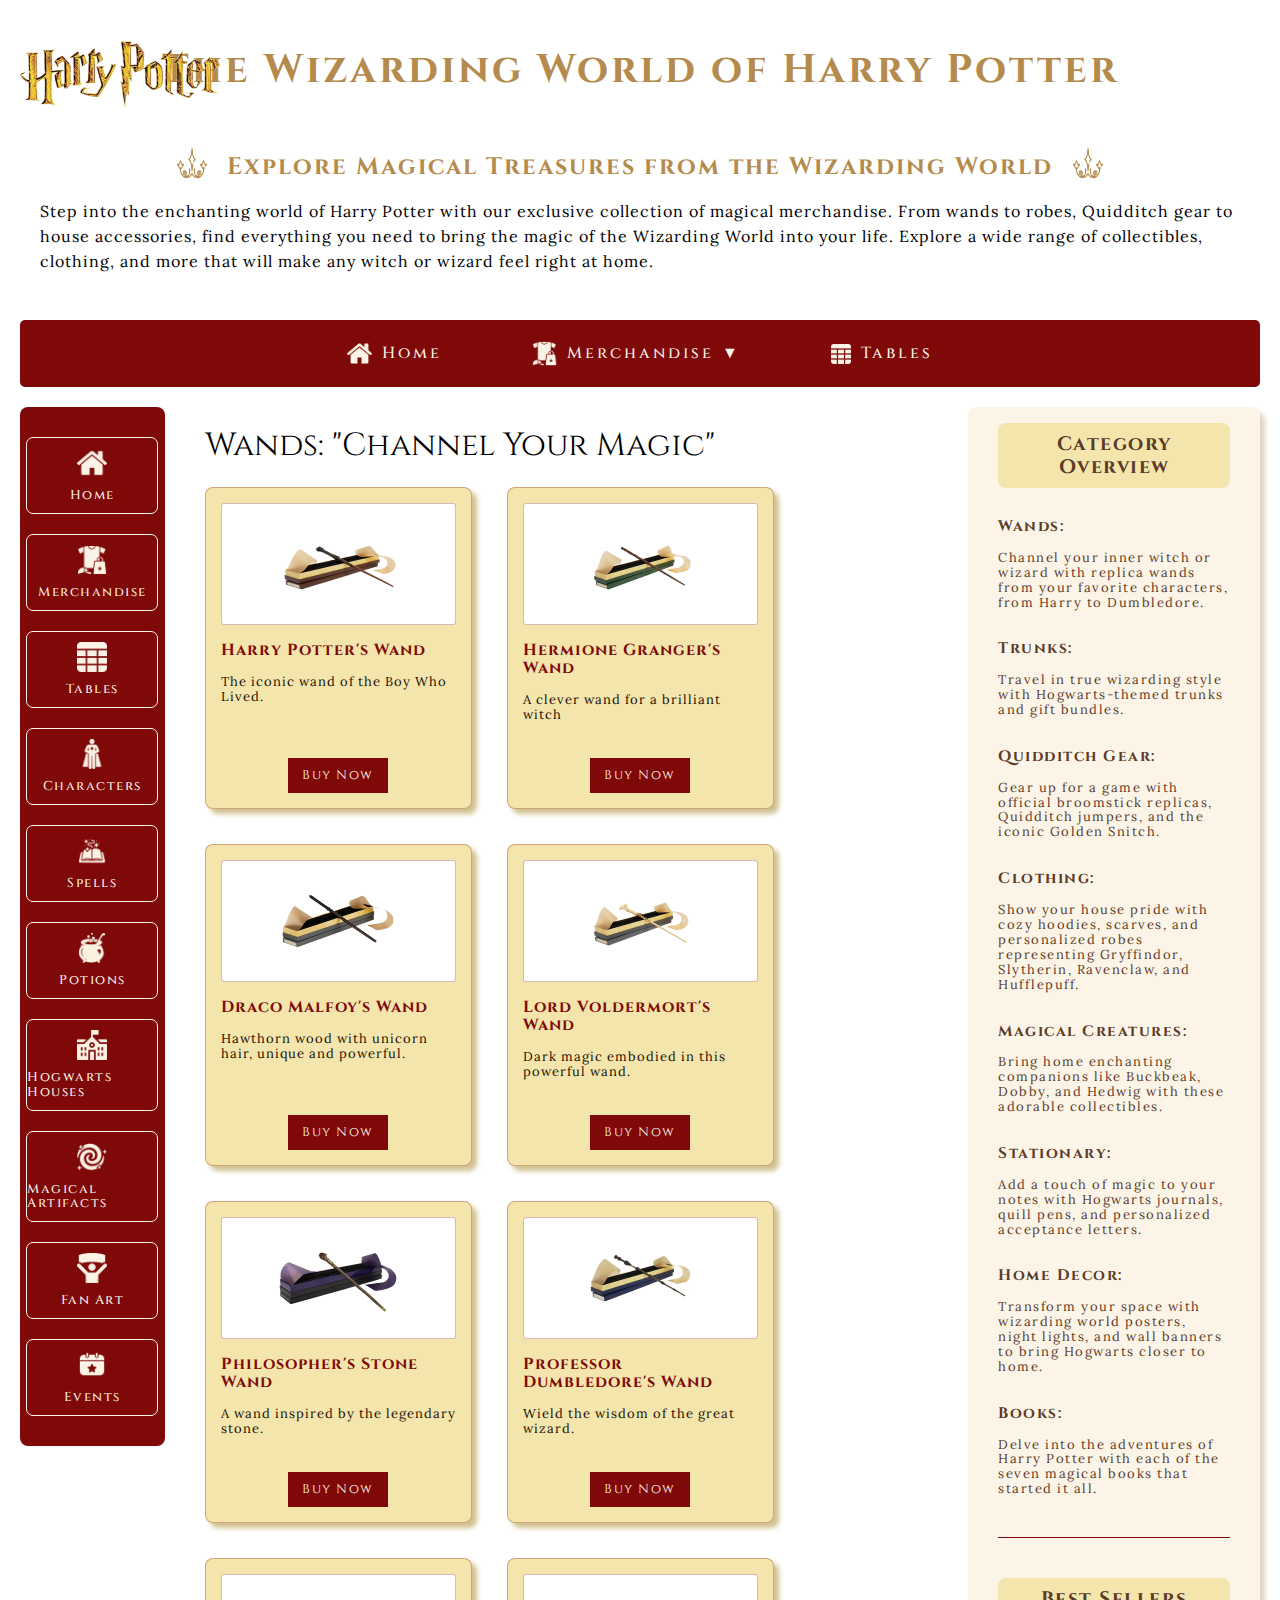
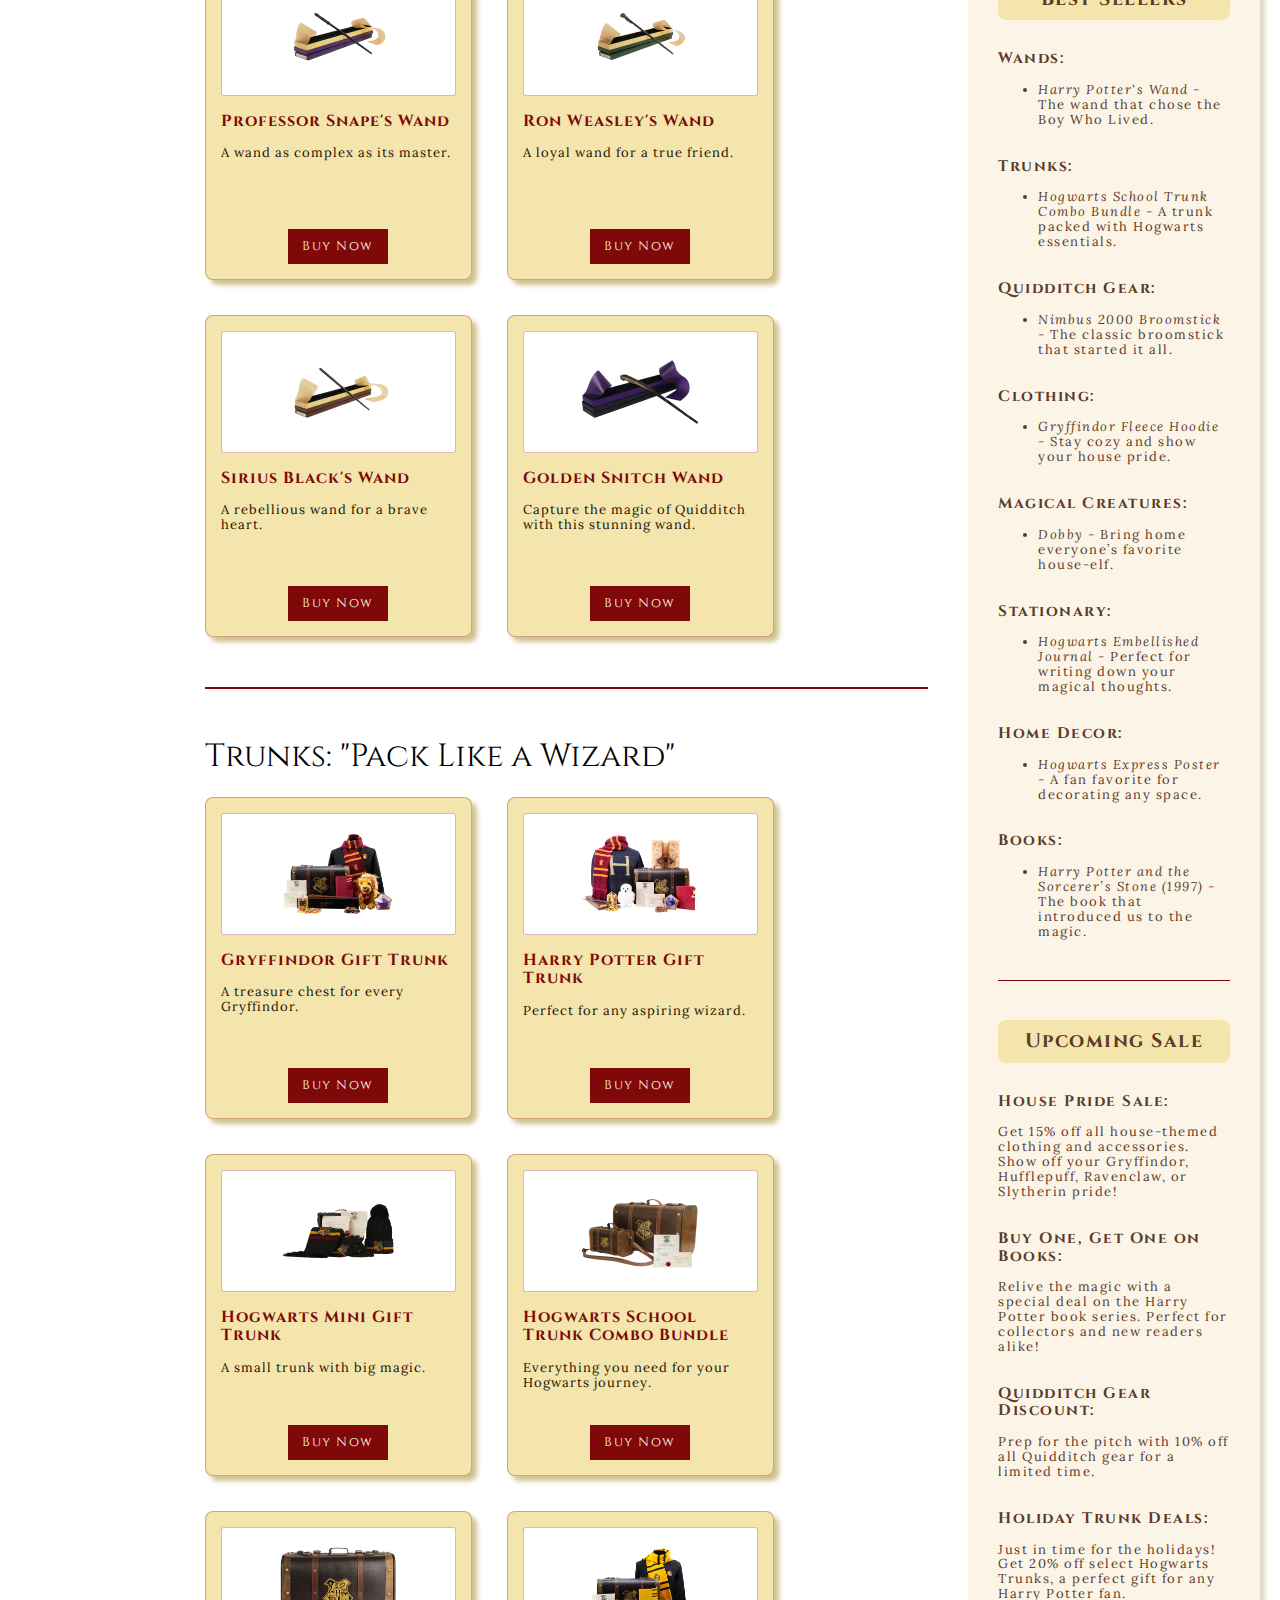
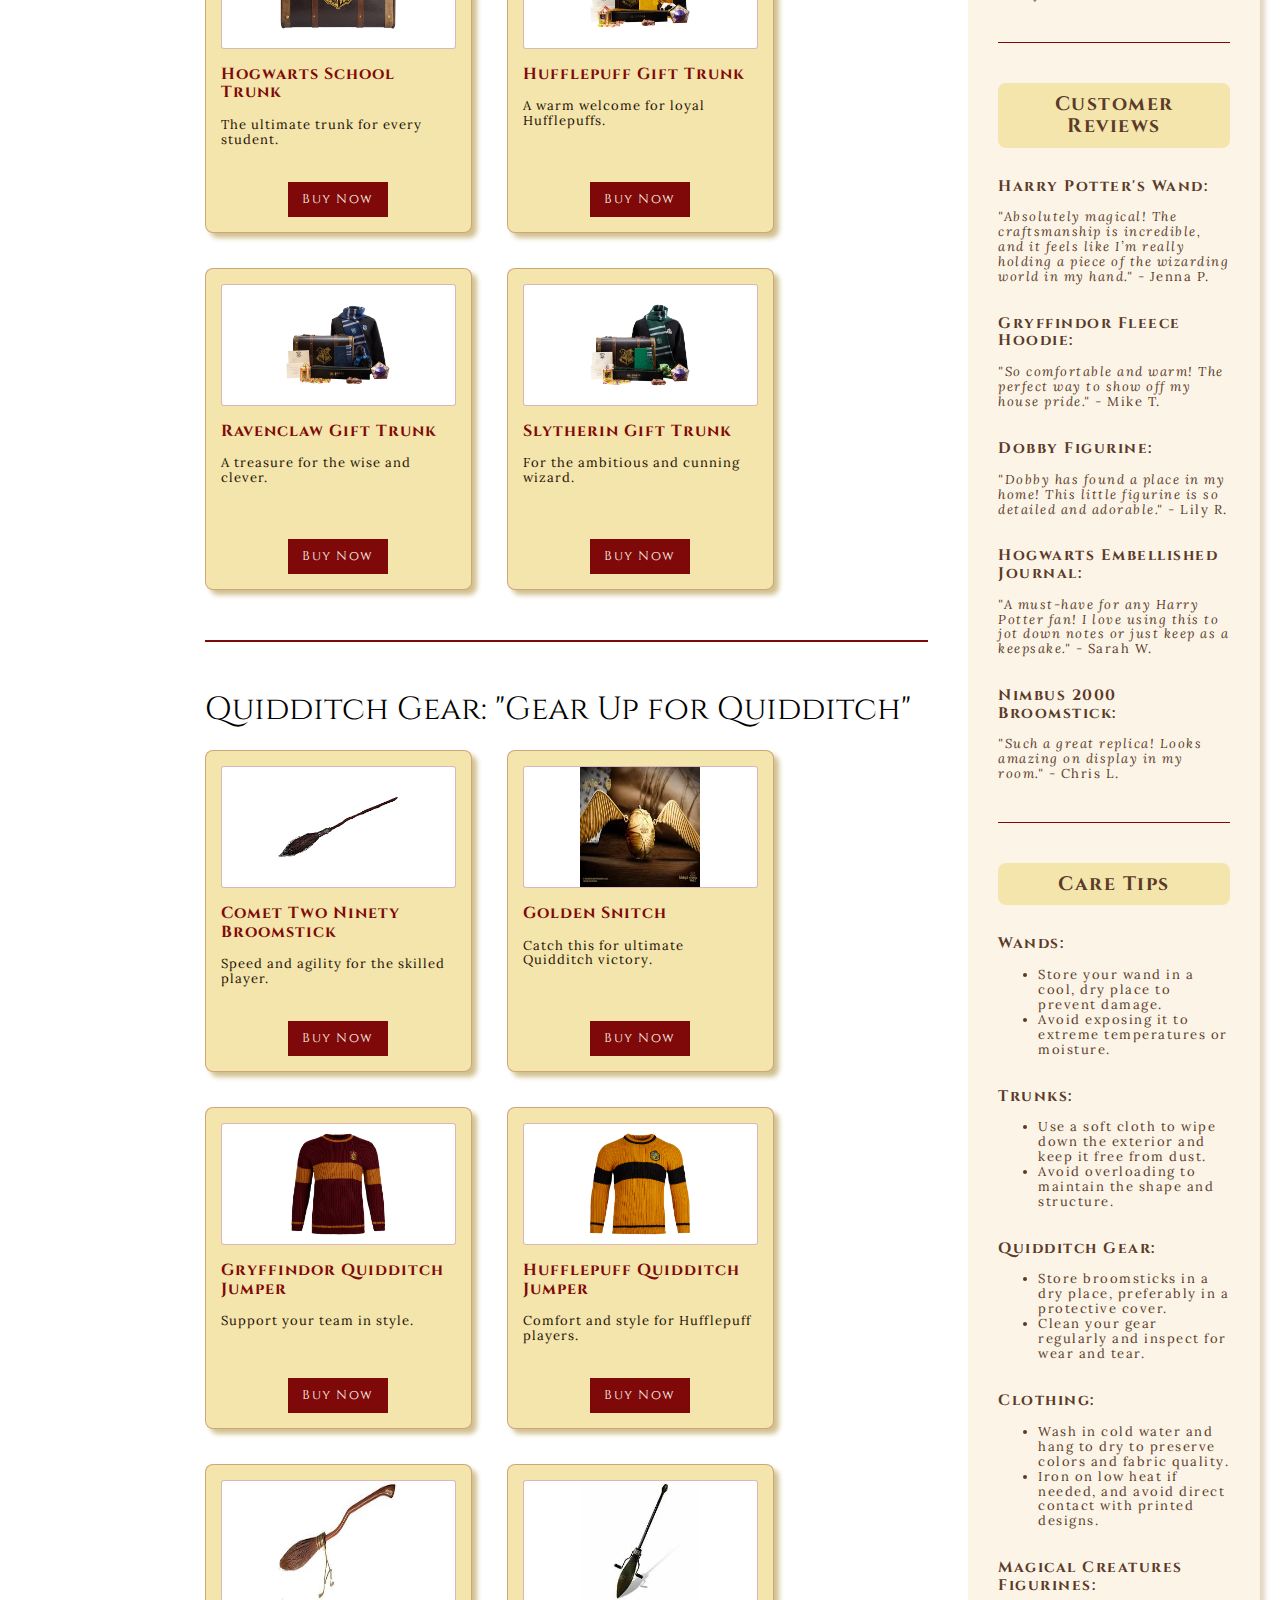
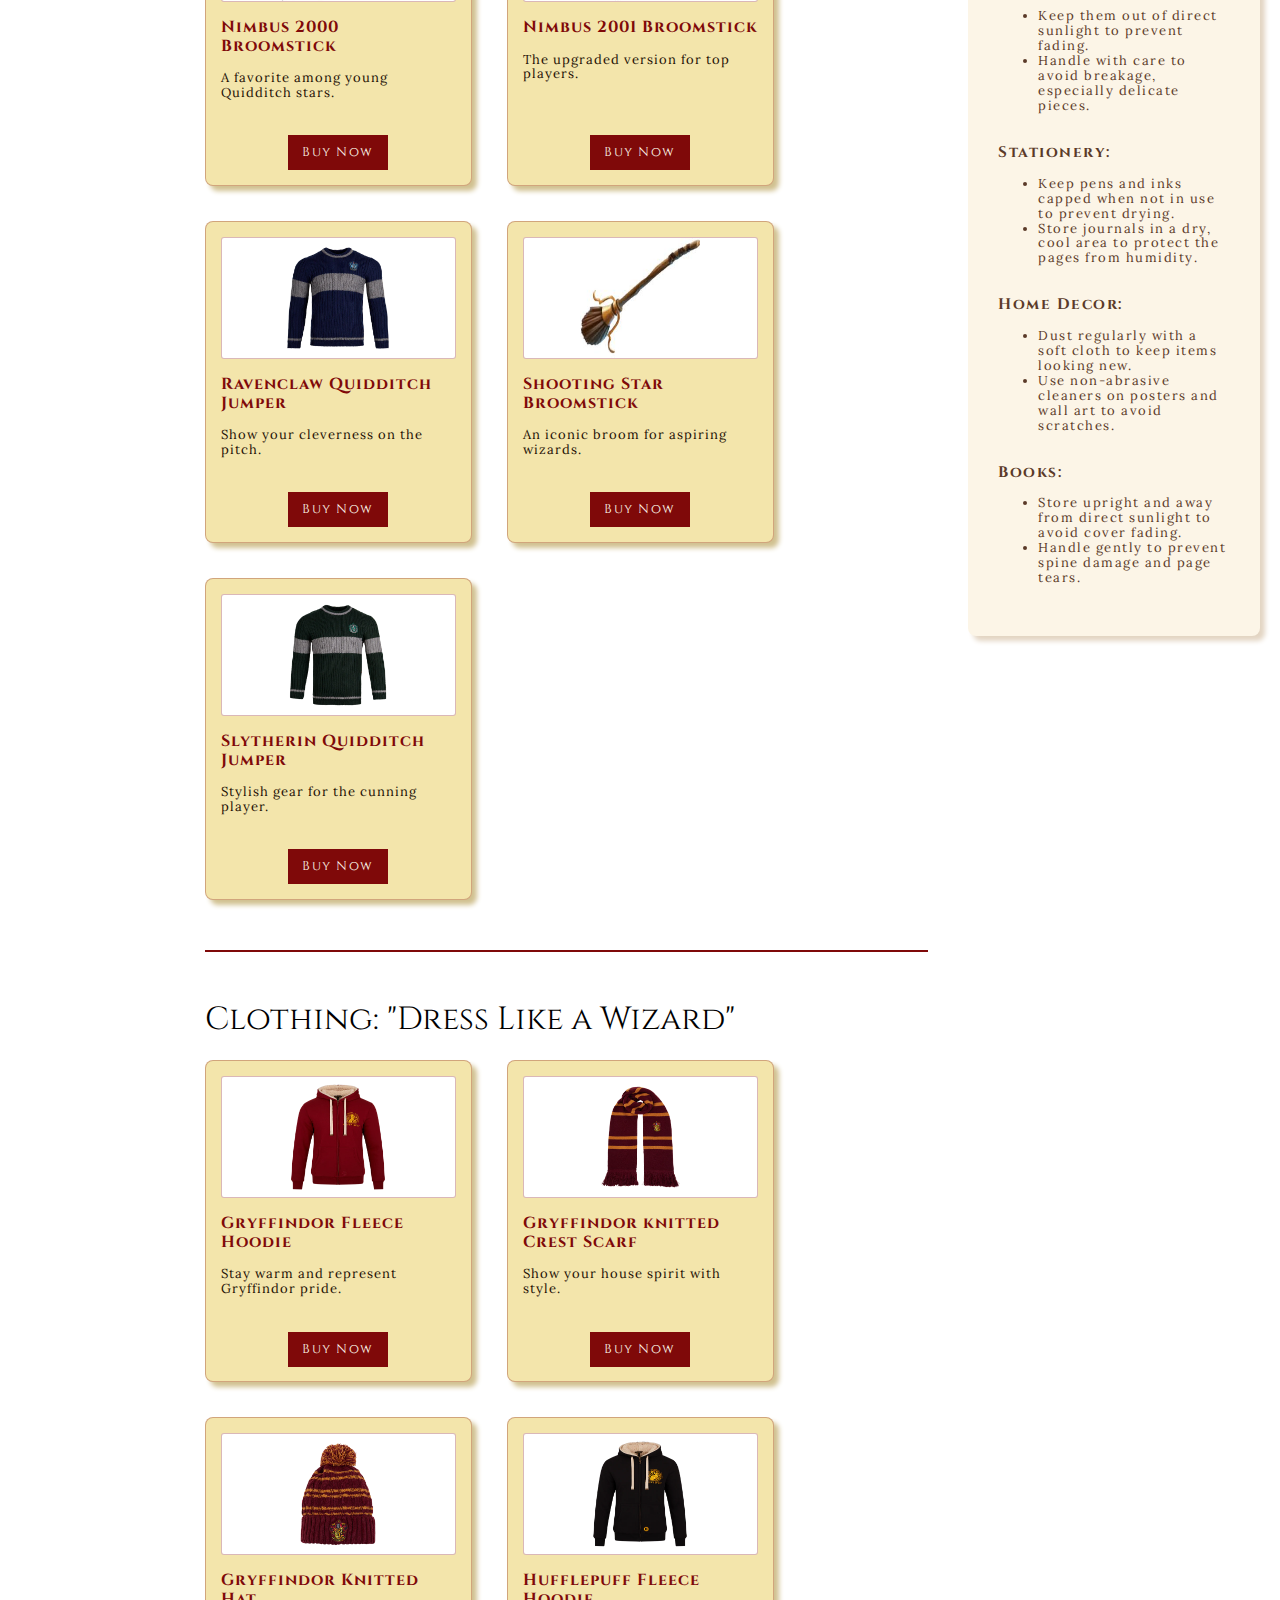
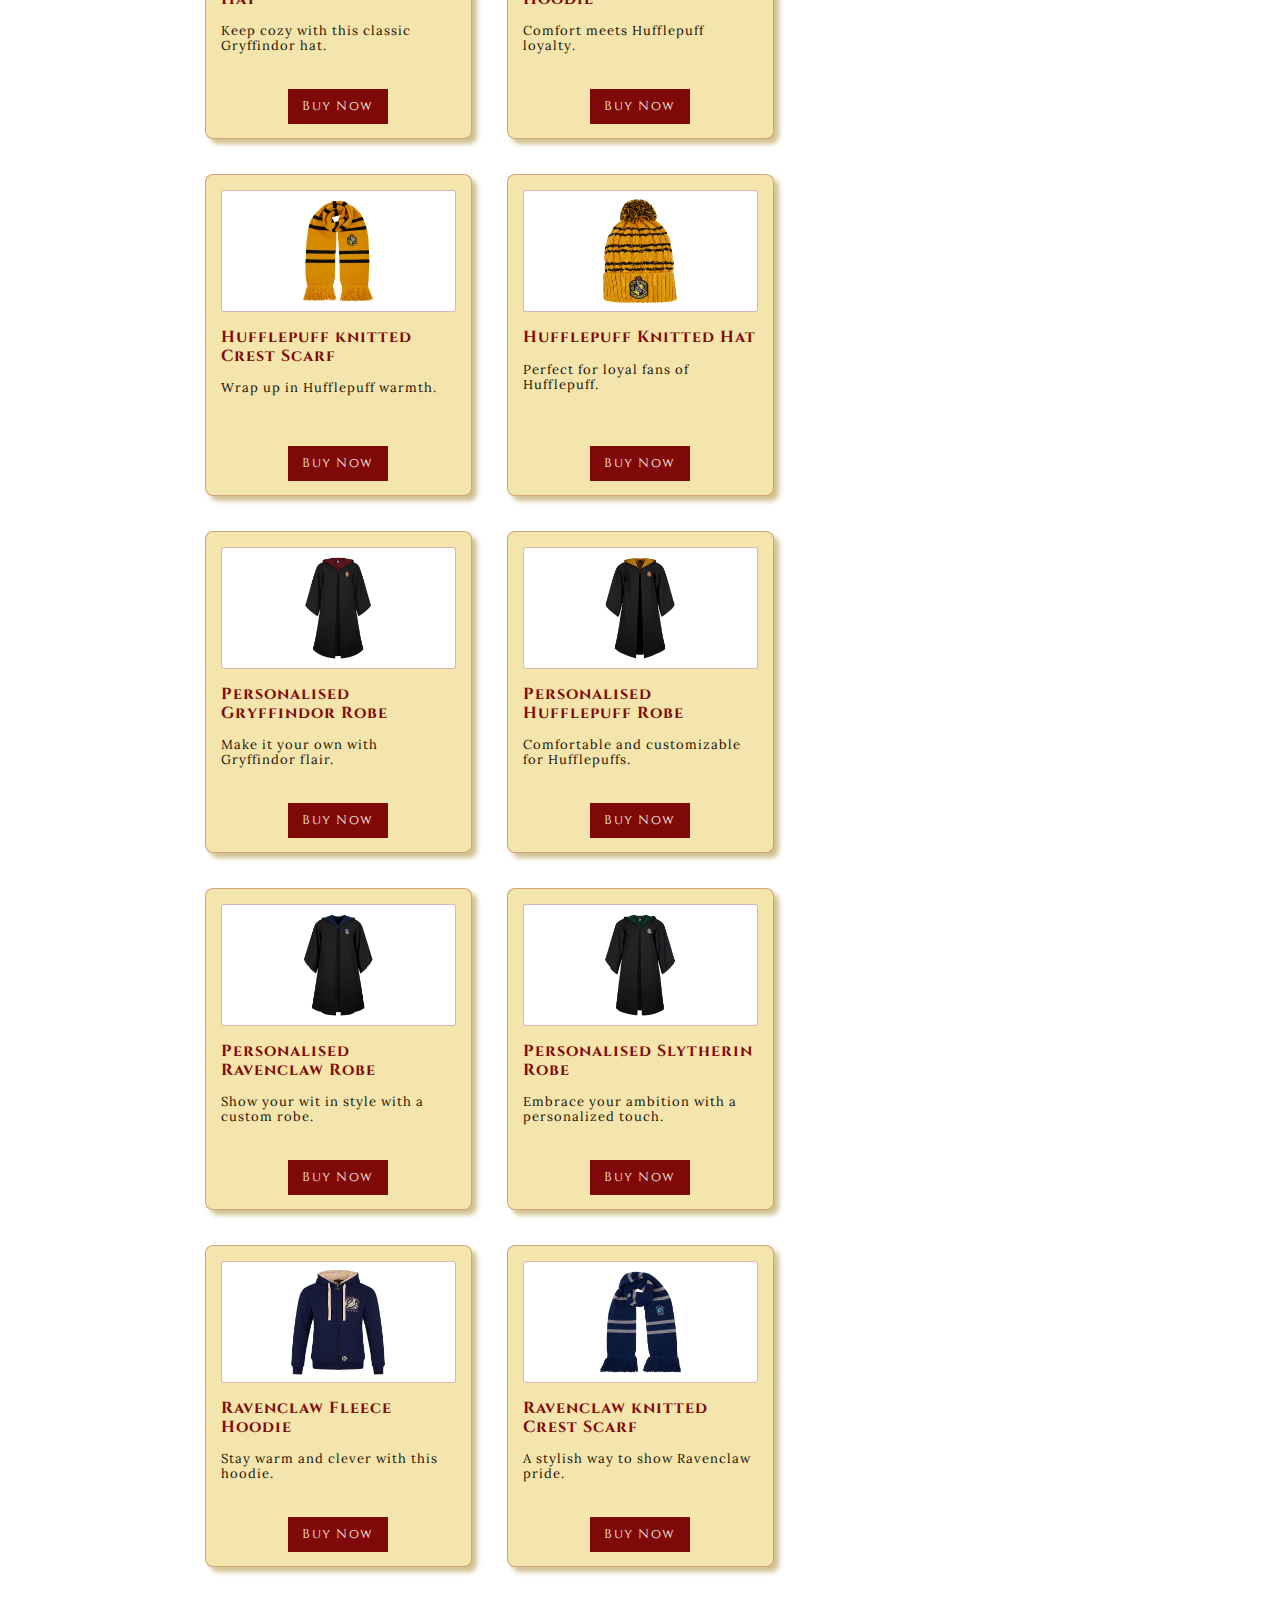
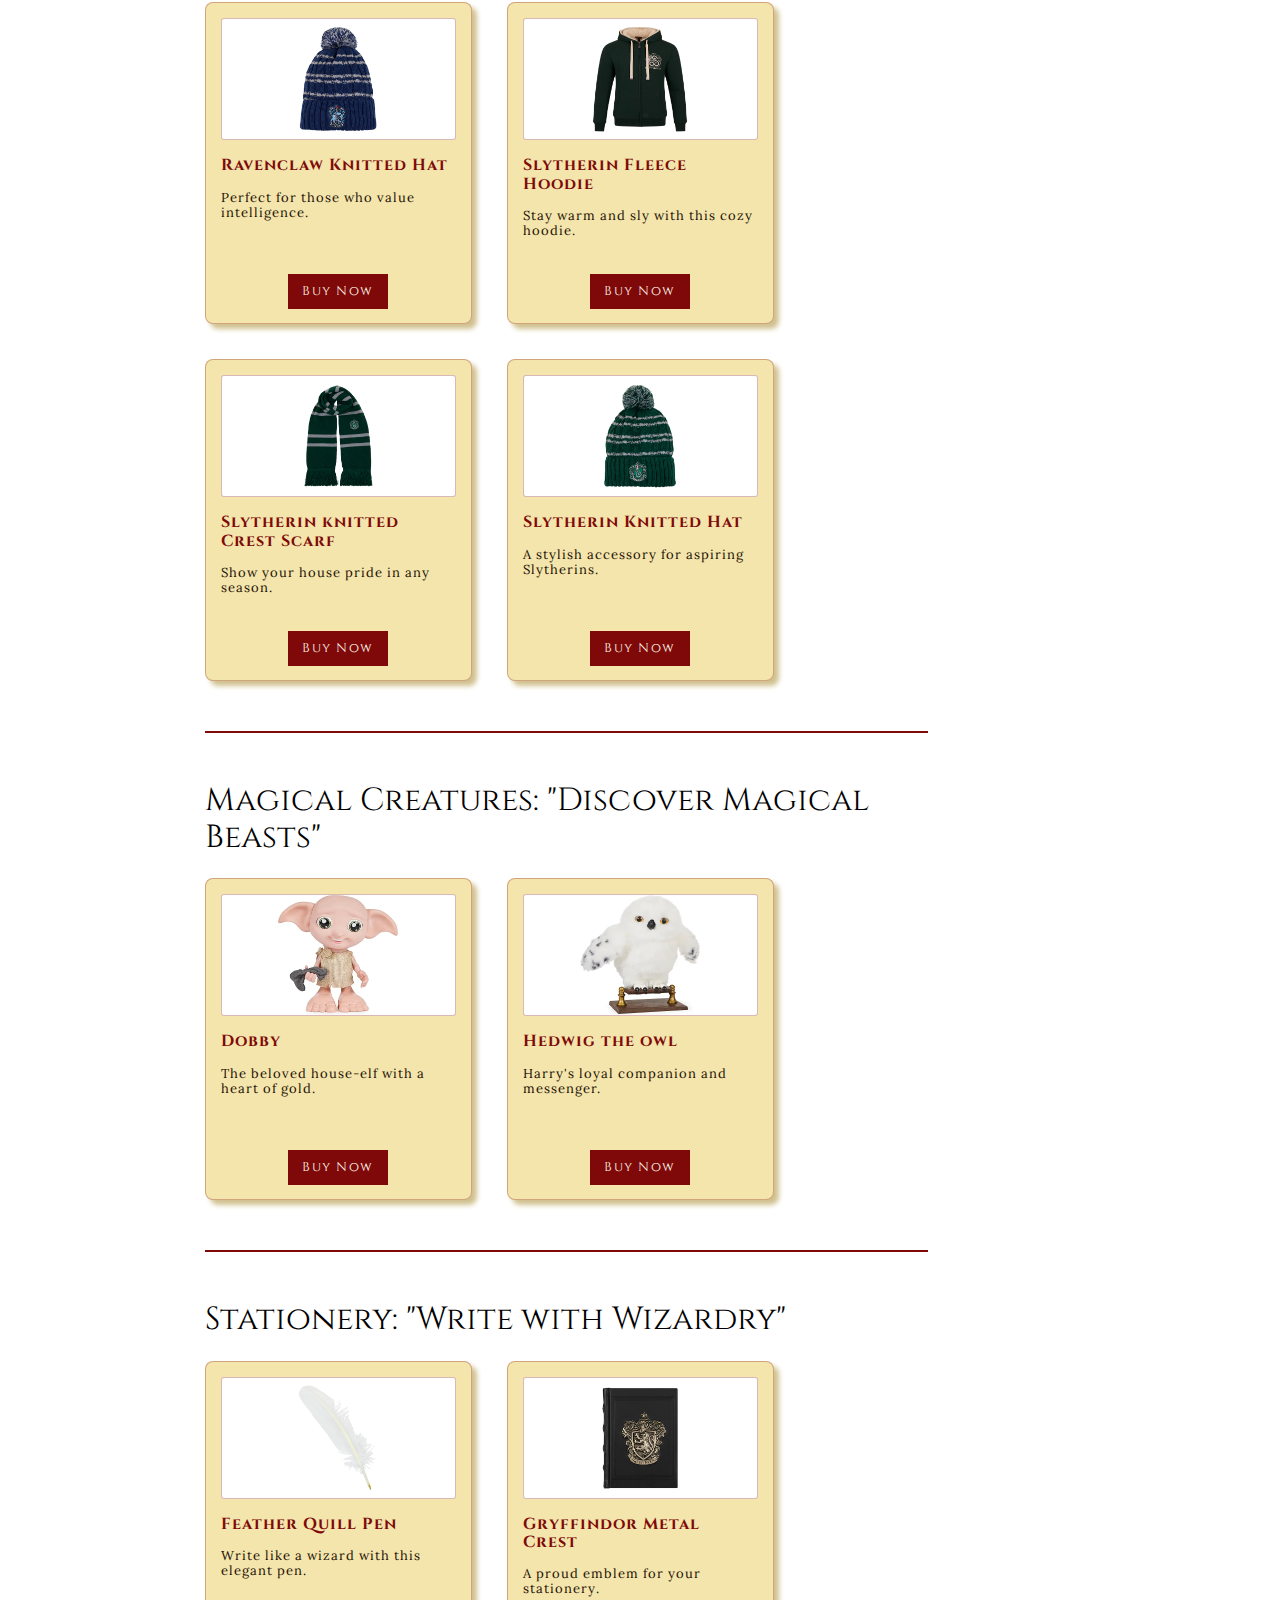
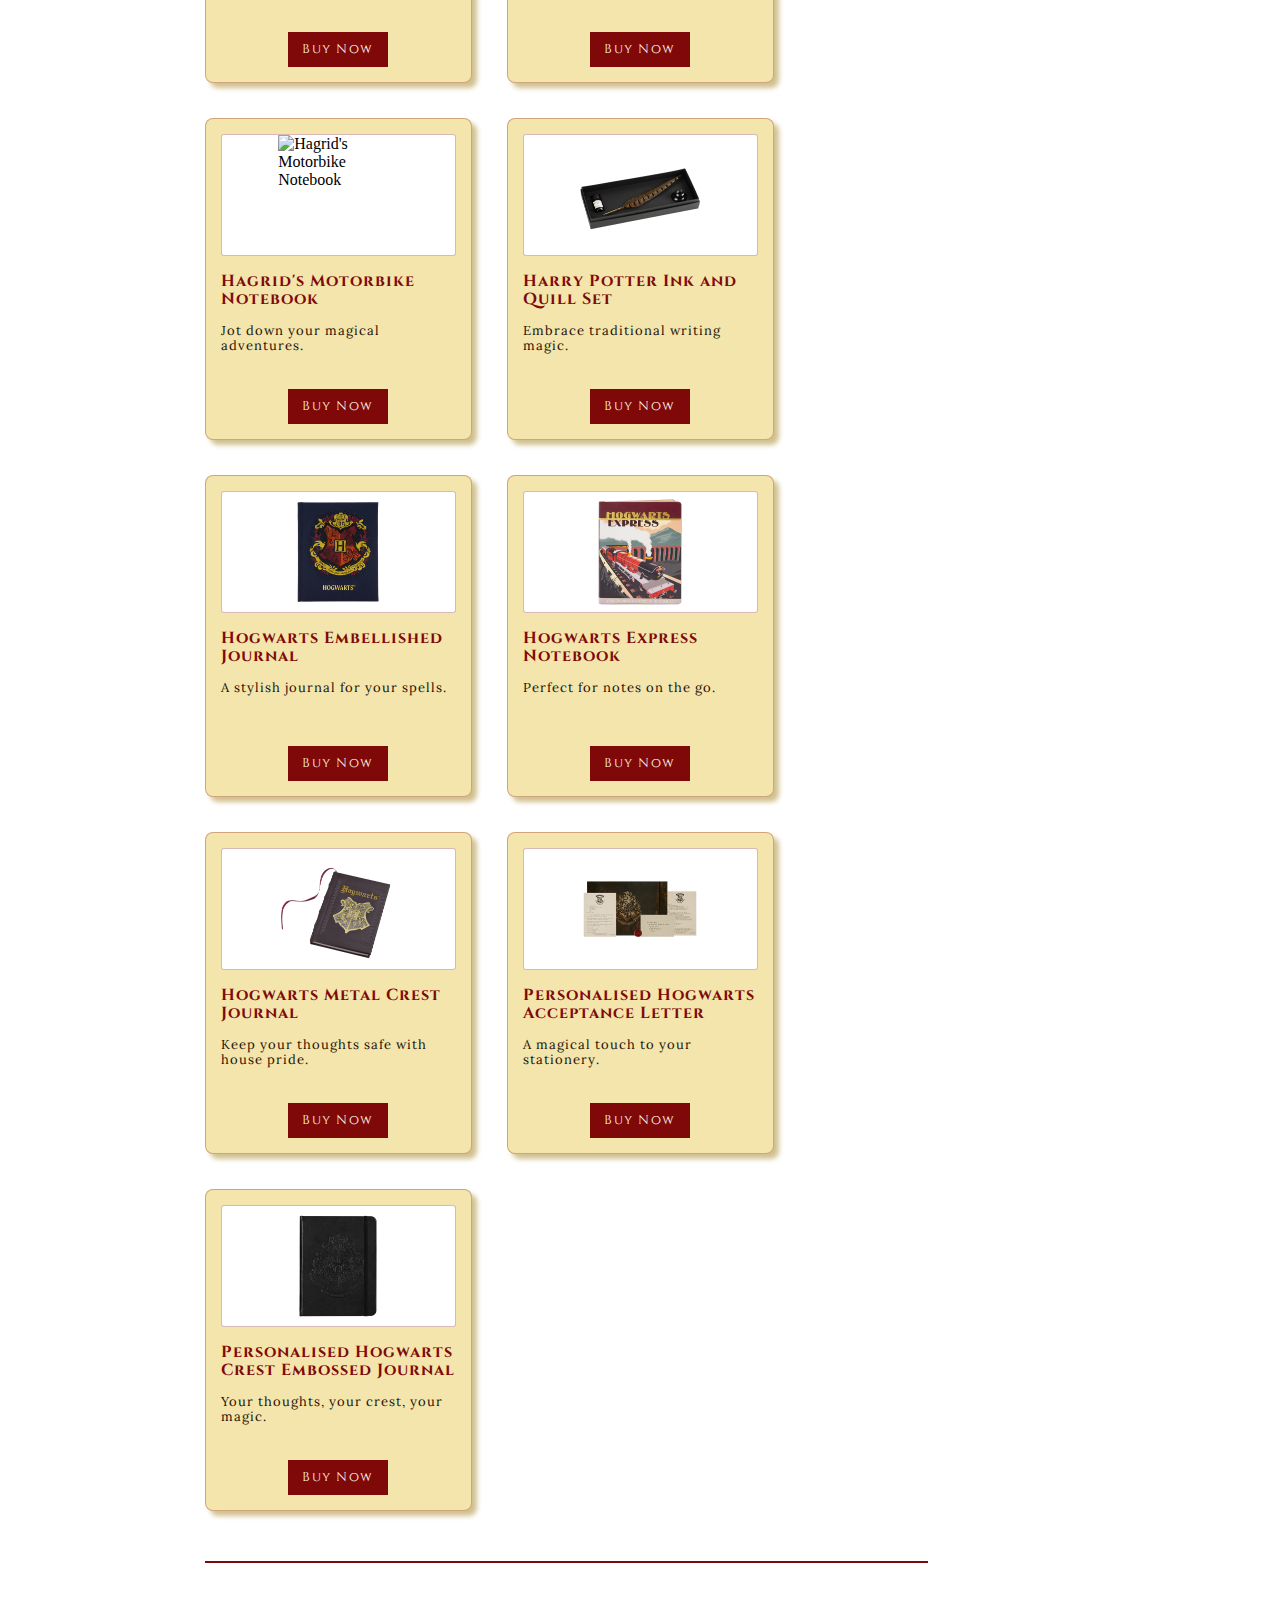
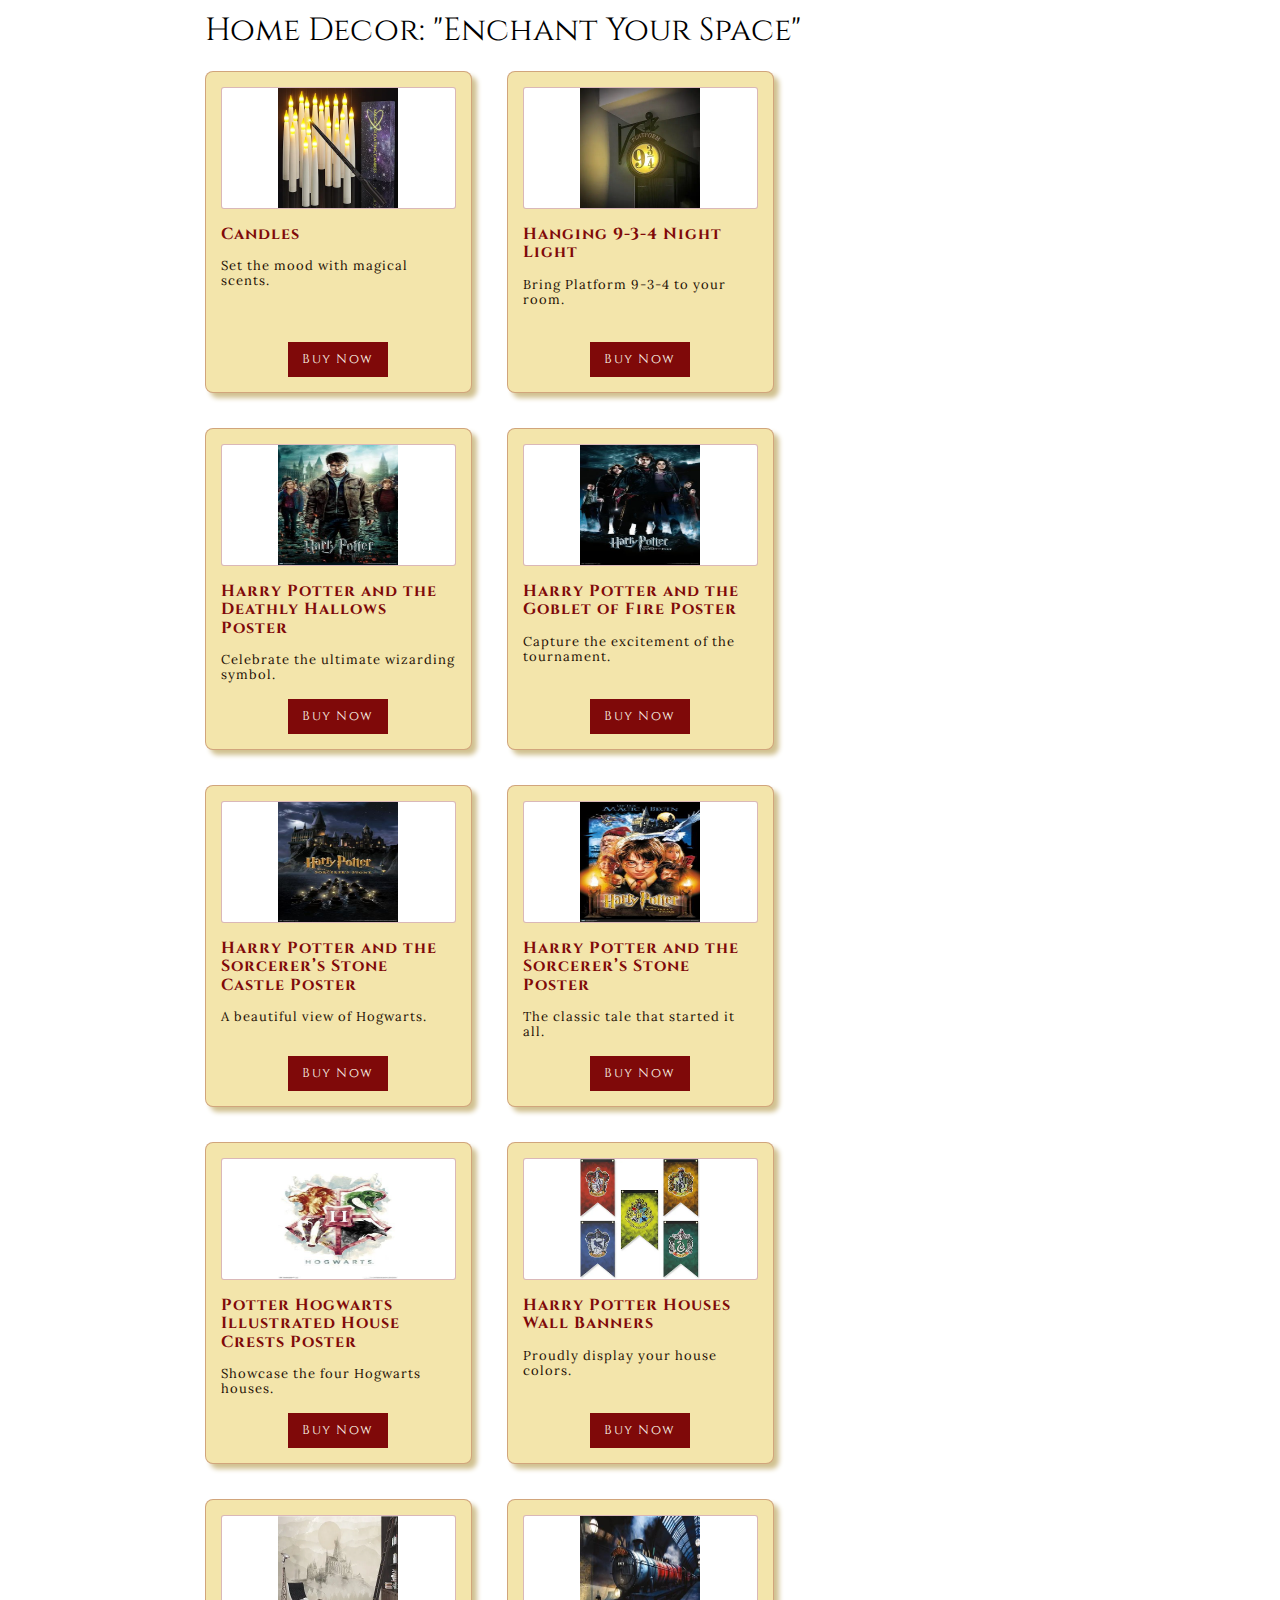
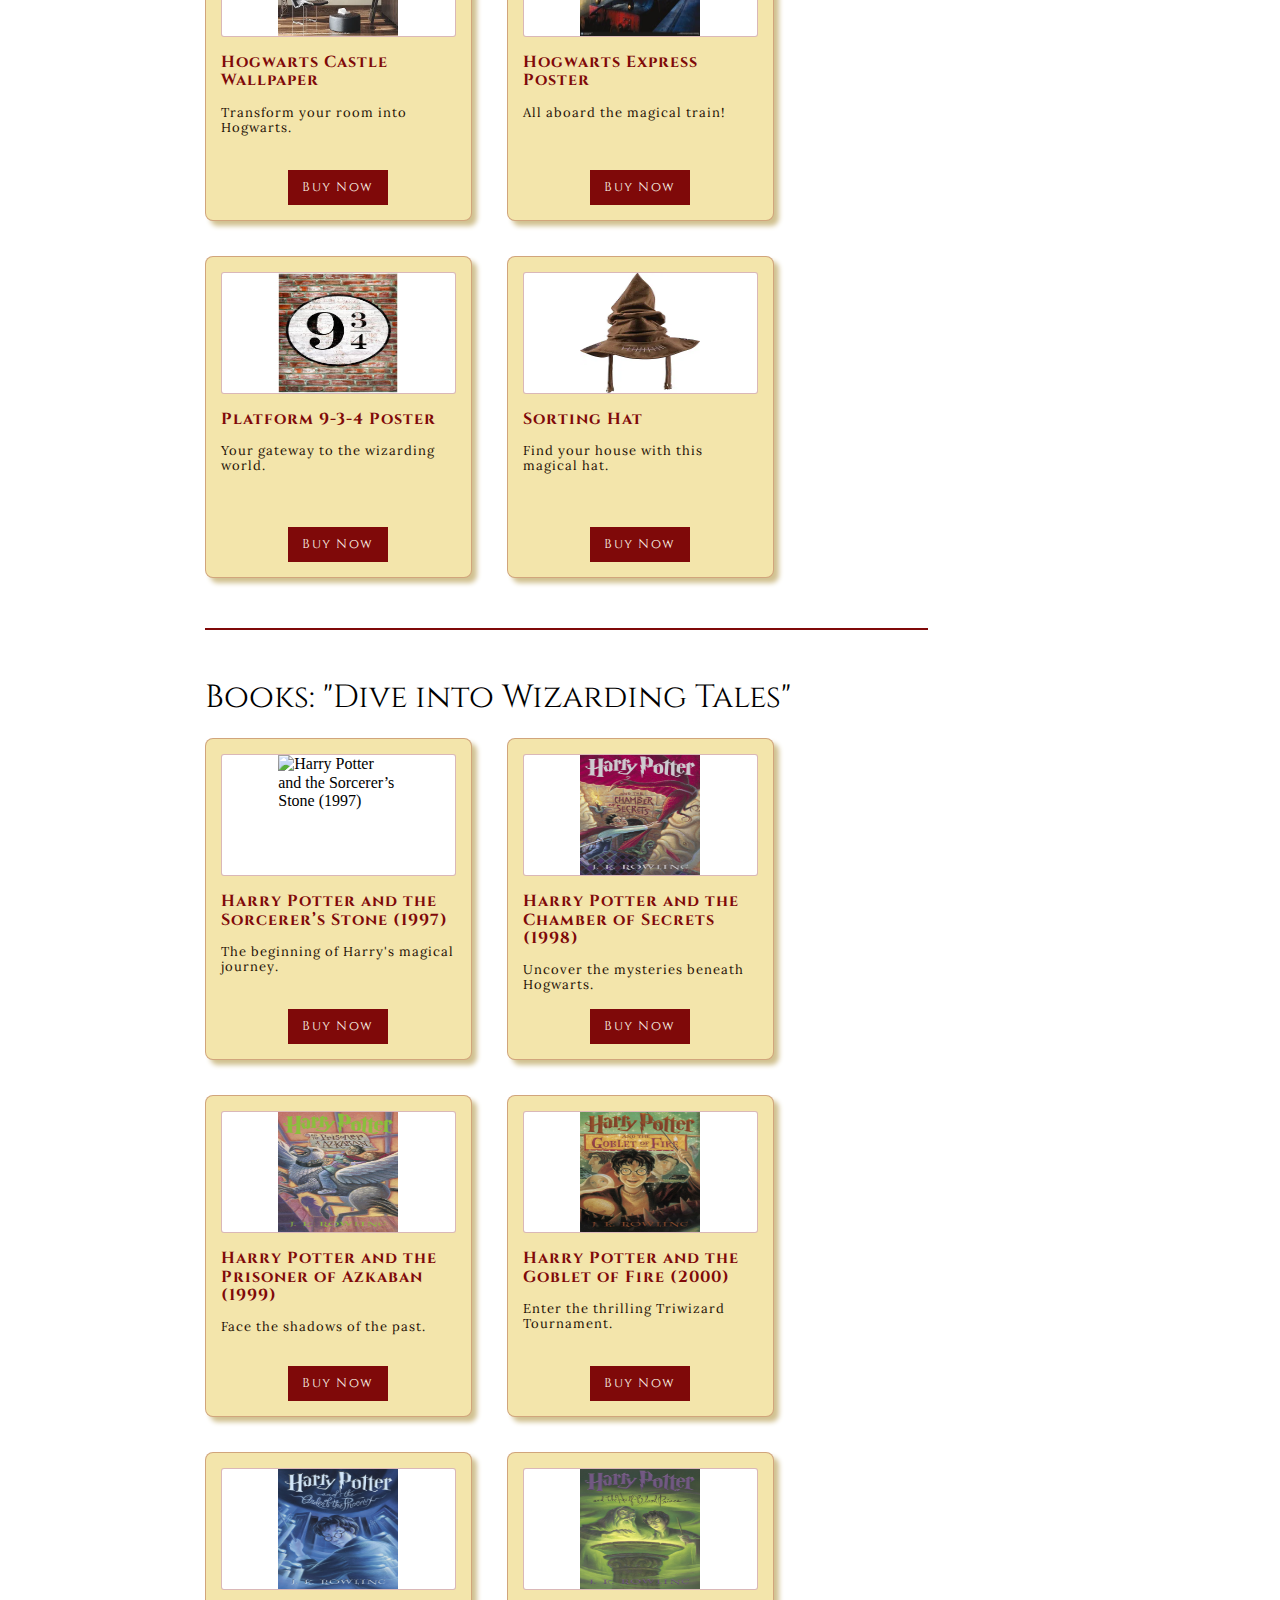
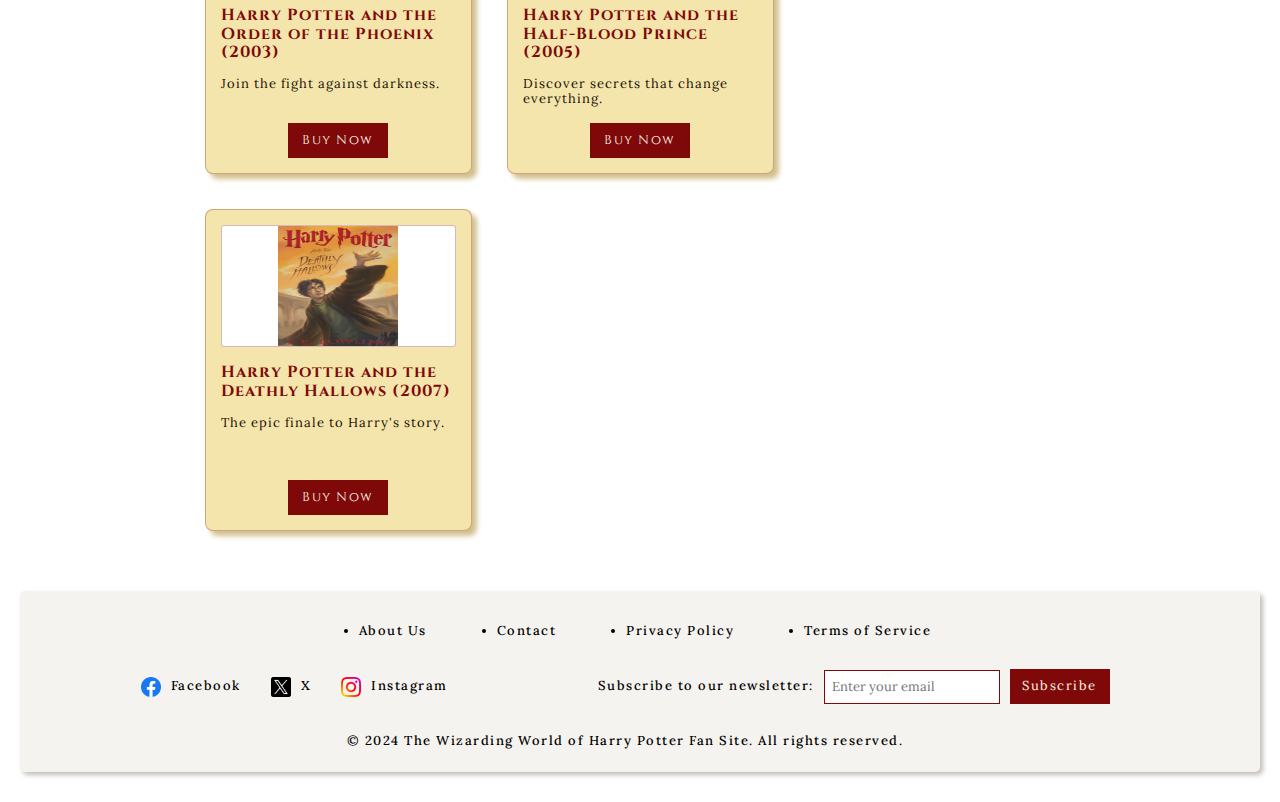
==== pages/merch.html @ da2a68e7 "First Commit" ====
<!-- HTML tag starts here -->
<!DOCTYPE html>
<html lang="en">

<!-- Head tag starts here -->

<head>
    <meta charset="UTF-8">
    <meta name="viewport" content="width=device-width, initial-scale=1.0">
    <title>The Wizarding World of Harry Potter</title>
    <link rel="icon" type="image/x-icon" href="../utils/images/favicon.png" />
    <link rel="stylesheet" href="../styles/normalize.css" />
    <link rel="stylesheet" href="../styles/main.css">
    <link rel="stylesheet" href="../styles/merch.css" />
</head>
<!-- Head tag ends here -->

<!-- Website body starts here -->

<body>

    <!-- Website header starts here -->
    <header class="header merch-header">

        <a href="./index.html" class="anchor-logo"> <img src="../utils/images/logo.png" alt="Logo" class="logo"></a>

        <h1 class="site-title">The Wizarding World of Harry Potter</h1>

        <h1 class="subheader"><img src="../utils/images/floralDesign.png" alt="Floral Design"
                class="floral-icon">Explore Magical Treasures from the Wizarding World<img
                src="../utils/images/floralDesign.png" alt="Floral Design" class="floral-icon">
        </h1>

        <p class="subheader-text">Step into the enchanting world of Harry Potter with our exclusive collection of
            magical merchandise. From
            wands to robes, Quidditch gear to house accessories, find everything you need to bring the magic of the
            Wizarding World into your life. Explore a wide range of collectibles, clothing, and more that will make any
            witch or wizard feel right at home.
        </p>

    </header>
    <!-- Website header starts here -->

    <!-- Website navigation bar starts here -->
    <nav class="navbar">
        <ul>
            <li><a href="./index.html" class="nav-anchors"><img src="../utils/images/Navbar/home.png" alt="Home"
                        class="navbar-icons"><span class="nav-title">Home</span></a></li>
            <li>
                <a href="./merch.html" class="nav-anchors"><img src="../utils/images/Navbar/merchandise.png"
                        alt="Merchandise" class="navbar-icons"><span class="nav-title">Merchandise<span
                            id="down-arrow">&#x25BC;</span></span></a>
                <!-- Tier 2 navigation bar starts here -->
                <ul>
                    <li><a href="./merch.html">Wands</a></li>
                    <li><a href="./merch.html">Trunks</a></li>
                    <li><a href="./merch.html">Quidditch Gear</a></li>
                    <li><a href="./merch.html">Clothing</a></li>
                    <li><a href="./merch.html">Magical Creatures</a></li>
                    <li><a href="./merch.html">Stationery</a></li>
                    <li><a href="./merch.html">Home Decor</a></li>
                    <li><a href="./merch.html">Books</a></li>
                </ul>
                <!-- Tier 2 navigation bar ends here -->
            </li>
            <li><a href="./table.html" class="nav-anchors"><img src="../utils/images/Navbar/tables.png" alt="Tables"
                        class="navbar-icons" id="nav-table-icon"><span
                        class="nav-title na-title-table">Tables</span></a></a></li>
        </ul>
    </nav>
    <!-- Website navigation bar ends here -->

    <!-- Main content of website starts here -->
    <main>

        <!-- Left sidebar starts here -->
        <aside class="left-aside">
            <nav>

                <div class="left-aside-div" style="margin-top: 30px;"><a href="./index.html" class="sidebar-anchor"><img
                            src="../utils/images/Navbar/home.png" alt="Home" class="sidebar-icons">Home</a></div>

                <div class="left-aside-div"><a href="./merch.html" class="sidebar-anchor"><img
                            src="../utils/images/Navbar/merchandise.png" alt="Merchandise"
                            class="sidebar-icons">Merchandise</a></div>

                <div class="left-aside-div"><a href="./table.html" class="sidebar-anchor"><img
                            src="../utils/images/Navbar/tables.png" alt="Tables" class="sidebar-icons">Tables</a></div>

                <div class="left-aside-div"><a href="#" class="sidebar-anchor"><img
                            src="../utils/images/Navbar/characters.png" alt="Characters"
                            class="sidebar-icons">Characters</a></div>

                <div class="left-aside-div"><a href="#" class="sidebar-anchor"><img
                            src="../utils/images/Navbar/spells.png" alt="Spells" class="sidebar-icons">Spells</a></div>

                <div class="left-aside-div"><a href="#" class="sidebar-anchor"><img
                            src="../utils/images/Navbar/potions.png" alt="Potions" class="sidebar-icons">Potions</a>
                </div>

                <div class="left-aside-div"><a href="#" class="sidebar-anchor"><img
                            src="../utils/images/Navbar/hogwartsHouses.png" alt="Hogwarts Houses"
                            class="sidebar-icons">Hogwarts Houses</a></div>

                <div class="left-aside-div"><a href="#" class="sidebar-anchor"><img
                            src="../utils/images/Navbar/magicalArtifacts.png" alt="Magical Artifacts"
                            class="sidebar-icons">Magical Artifacts</a></div>

                <div class="left-aside-div"><a href="#" class="sidebar-anchor"><img
                            src="../utils/images/Navbar/fanArt.png" alt="Fan Art" class="sidebar-icons">Fan Art</a>
                </div>

                <div class="left-aside-div" style="margin-bottom: 30px;"><a href="#" class="sidebar-anchor"><img
                            src="../utils/images/Navbar/events.png" alt="Events" class="sidebar-icons">Events</a></div>

            </nav>
        </aside>
        <!-- Left sidebar ends here -->

        <!-- Article tag in Main content starts here -->
        <article>

            <!-- Merchandise category: Wands starts here -->
            <h1 class="merch-card-title">Wands: "Channel Your Magic"</h1>

            <div class="merch-card-main">

                <div class="merch-card">
                    <div class="merch-card-img-div"><img src="../utils/images/Merchandise/Wands/Harry Potter Wand.webp"
                            alt="Harry Potter's Wand" class="merch-card-img"></div>
                    <div class="merch-card-sub">
                        <div class="merch-name">
                            <p class="merch-name-1">Harry Potter's Wand</p>
                            <p class="merch-name-2">The iconic wand of the Boy Who Lived.</p>
                        </div>
                        <div class="merch-card-btn-div"><a href="#"><button class="merch-btn">Buy Now</button></a></div>
                    </div>
                </div>

                <div class="merch-card">
                    <div class="merch-card-img-div"><img
                            src="../utils/images/Merchandise/Wands/Hermione Granger Wand.webp"
                            alt="Hermione Granger's Wand" class="merch-card-img"></div>
                    <div class="merch-card-sub">
                        <div class="merch-name">
                            <p class="merch-name-1">Hermione Granger's Wand</p>
                            <p class="merch-name-2">A clever wand for a brilliant witch</p>

                        </div>
                        <div class="merch-card-btn-div"><a href="#"><button class="merch-btn">Buy Now</button></a></div>
                    </div>
                </div>

                <div class="merch-card">
                    <div class="merch-card-img-div"><img src="../utils/images/Merchandise/Wands/Draco Malfoy Wand.webp"
                            alt="Draco Malfoy's Wand" class="merch-card-img"></div>
                    <div class="merch-card-sub">
                        <div class="merch-name">
                            <p class="merch-name-1">Draco Malfoy's Wand</p>
                            <p class="merch-name-2">Hawthorn wood with unicorn hair, unique and powerful.</p>
                        </div>

                        <div class="merch-card-btn-div"><a href="#"><button class="merch-btn">Buy Now</button></a></div>
                    </div>
                </div>

                <div class="merch-card">
                    <div class="merch-card-img-div"><img
                            src="../utils/images/Merchandise/Wands/Lord Voldermort Wand.webp"
                            alt="Lord Voldermort's Wand" class="merch-card-img"></div>
                    <div class="merch-card-sub">
                        <div class="merch-name">
                            <p class="merch-name-1">Lord Voldermort's Wand</p>
                            <p class="merch-name-2">Dark magic embodied in this powerful wand.</p>
                        </div>

                        <div class="merch-card-btn-div"><a href="#"><button class="merch-btn">Buy Now</button></a></div>
                    </div>
                </div>

                <div class="merch-card">
                    <div class="merch-card-img-div"><img
                            src="../utils/images/Merchandise/Wands/Philosopher Stone Wand.webp"
                            alt="Philosopher's Stone Wand" class="merch-card-img"></div>
                    <div class="merch-card-sub">
                        <div class="merch-name">
                            <p class="merch-name-1">Philosopher's Stone Wand</p>
                            <p class="merch-name-2">A wand inspired by the legendary stone.</p>
                        </div>

                        <div class="merch-card-btn-div"><a href="#"><button class="merch-btn">Buy Now</button></a></div>
                    </div>
                </div>

                <div class="merch-card">
                    <div class="merch-card-img-div"><img
                            src="../utils/images/Merchandise/Wands/Professor Dumbledore Wand.webp"
                            alt="Professor Dumbledore's Wand" class="merch-card-img"></div>
                    <div class="merch-card-sub">
                        <div class="merch-name">
                            <p class="merch-name-1">Professor Dumbledore's Wand</p>
                            <p class="merch-name-2">Wield the wisdom of the great wizard.</p>
                        </div>

                        <div class="merch-card-btn-div"><a href="#"><button class="merch-btn">Buy Now</button></a></div>
                    </div>
                </div>

                <div class="merch-card">
                    <div class="merch-card-img-div"><img
                            src="../utils/images/Merchandise/Wands/Professor Snape Wand.webp"
                            alt="Professor Snape's Wand" class="merch-card-img"></div>
                    <div class="merch-card-sub">
                        <div class="merch-name">
                            <p class="merch-name-1">Professor Snape's Wand</p>
                            <p class="merch-name-2">A wand as complex as its master.</p>
                        </div>

                        <div class="merch-card-btn-div"><a href="#"><button class="merch-btn">Buy Now</button></a></div>
                    </div>
                </div>

                <div class="merch-card">
                    <div class="merch-card-img-div"><img src="../utils/images/Merchandise/Wands/Ron Weasley Wand.webp"
                            alt="Ron Weasley's Wand" class="merch-card-img"></div>
                    <div class="merch-card-sub">
                        <div class="merch-name">
                            <p class="merch-name-1">Ron Weasley's Wand</p>
                            <p class="merch-name-2">A loyal wand for a true friend.</p>
                        </div>

                        <div class="merch-card-btn-div"><a href="#"><button class="merch-btn">Buy Now</button></a></div>
                    </div>
                </div>

                <div class="merch-card">
                    <div class="merch-card-img-div"><img src="../utils/images/Merchandise/Wands/Sirius Black Wand.webp"
                            alt="Sirius Black's Wand" class="merch-card-img"></div>
                    <div class="merch-card-sub">
                        <div class="merch-name">
                            <p class="merch-name-1">Sirius Black's Wand</p>
                            <p class="merch-name-2">A rebellious wand for a brave heart.</p>
                        </div>

                        <div class="merch-card-btn-div"><a href="#"><button class="merch-btn">Buy Now</button></a></div>
                    </div>
                </div>

                <div class="merch-card">
                    <div class="merch-card-img-div"><img src="../utils/images/Merchandise/Wands/Golden Snitch Wand.webp"
                            alt="Golden Snitch Wand" class="merch-card-img"></div>
                    <div class="merch-card-sub">
                        <div class="merch-name">
                            <p class="merch-name-1">Golden Snitch Wand</p>
                            <p class="merch-name-2">Capture the magic of Quidditch with this stunning wand.</p>
                        </div>

                        <div class="merch-card-btn-div"><a href="#"><button class="merch-btn">Buy Now</button></a></div>
                    </div>
                </div>

            </div>
            <!-- Merchandise category: Wands ends here -->

            <hr class="merch-hr">

            <!-- Merchandise category: Trunks starts here -->
            <h1 class="merch-card-title">Trunks: "Pack Like a Wizard"</h1>

            <div class="merch-card-main">

                <div class="merch-card">
                    <div class="merch-card-img-div"><img
                            src="../utils/images/Merchandise/Trunks/Gryffindor Gift Trunk.webp"
                            alt="Gryffindor Gift Trunk" class="merch-card-img"></div>
                    <div class="merch-card-sub">
                        <div class="merch-name">
                            <p class="merch-name-1">Gryffindor Gift Trunk</p>
                            <p class="merch-name-2">A treasure chest for every Gryffindor.</p>
                        </div>

                        <div class="merch-card-btn-div"><a href="#"><button class="merch-btn">Buy Now</button></a></div>
                    </div>
                </div>

                <div class="merch-card">
                    <div class="merch-card-img-div"><img
                            src="../utils/images/Merchandise/Trunks/Harry Potter Gift Trunk.webp"
                            alt="Harry Potter Gift Trunk" class="merch-card-img"></div>
                    <div class="merch-card-sub">
                        <div class="merch-name">
                            <p class="merch-name-1">Harry Potter Gift Trunk</p>
                            <p class="merch-name-2">Perfect for any aspiring wizard.</p>
                        </div>

                        <div class="merch-card-btn-div"><a href="#"><button class="merch-btn">Buy Now</button></a></div>
                    </div>
                </div>

                <div class="merch-card">
                    <div class="merch-card-img-div"><img
                            src="../utils/images/Merchandise/Trunks/Hogwarts Mini Gift Trunk.webp"
                            alt="Hogwarts Mini Gift Trunk" class="merch-card-img"></div>
                    <div class="merch-card-sub">
                        <div class="merch-name">
                            <p class="merch-name-1">Hogwarts Mini Gift Trunk</p>
                            <p class="merch-name-2">A small trunk with big magic.</p>
                        </div>

                        <div class="merch-card-btn-div"><a href="#"><button class="merch-btn">Buy Now</button></a></div>
                    </div>
                </div>

                <div class="merch-card">
                    <div class="merch-card-img-div"><img
                            src="../utils/images/Merchandise/Trunks/Hogwarts School Trunk Combo Bundle.webp"
                            alt="Hogwarts School Trunk Combo Bundle" class="merch-card-img"></div>
                    <div class="merch-card-sub">
                        <div class="merch-name">
                            <p class="merch-name-1">Hogwarts School Trunk Combo Bundle</p>
                            <p class="merch-name-2">Everything you need for your Hogwarts journey.</p>
                        </div>

                        <div class="merch-card-btn-div"><a href="#"><button class="merch-btn">Buy Now</button></a></div>
                    </div>
                </div>

                <div class="merch-card">
                    <div class="merch-card-img-div"><img
                            src="../utils/images/Merchandise/Trunks/Hogwarts School Trunk.webp"
                            alt="Hogwarts School Trunk" class="merch-card-img"></div>
                    <div class="merch-card-sub">
                        <div class="merch-name">
                            <p class="merch-name-1">Hogwarts School Trunk</p>
                            <p class="merch-name-2">The ultimate trunk for every student.</p>
                        </div>

                        <div class="merch-card-btn-div"><a href="#"><button class="merch-btn">Buy Now</button></a></div>
                    </div>
                </div>

                <div class="merch-card">
                    <div class="merch-card-img-div"><img
                            src="../utils/images/Merchandise/Trunks/Hufflepuff Gift Trunk.webp"
                            alt="Hufflepuff Gift Trunk" class="merch-card-img"></div>
                    <div class="merch-card-sub">
                        <div class="merch-name">
                            <p class="merch-name-1">Hufflepuff Gift Trunk</p>
                            <p class="merch-name-2">A warm welcome for loyal Hufflepuffs.</p>
                        </div>

                        <div class="merch-card-btn-div"><a href="#"><button class="merch-btn">Buy Now</button></a></div>
                    </div>
                </div>

                <div class="merch-card">
                    <div class="merch-card-img-div"><img
                            src="../utils/images/Merchandise/Trunks/Ravenclaw Gift Trunk.webp"
                            alt="Ravenclaw Gift Trunk" class="merch-card-img"></div>
                    <div class="merch-card-sub">
                        <div class="merch-name">
                            <p class="merch-name-1">Ravenclaw Gift Trunk</p>
                            <p class="merch-name-2">A treasure for the wise and clever.</p>
                        </div>

                        <div class="merch-card-btn-div"><a href="#"><button class="merch-btn">Buy Now</button></a></div>
                    </div>
                </div>

                <div class="merch-card">
                    <div class="merch-card-img-div"><img
                            src="../utils/images/Merchandise/Trunks/Slytherin Gift Trunk.webp"
                            alt="Slytherin Gift Trunk" class="merch-card-img"></div>
                    <div class="merch-card-sub">
                        <div class="merch-name">
                            <p class="merch-name-1">Slytherin Gift Trunk</p>
                            <p class="merch-name-2">For the ambitious and cunning wizard.</p>
                        </div>

                        <div class="merch-card-btn-div"><a href="#"><button class="merch-btn">Buy Now</button></a></div>
                    </div>
                </div>

            </div>
            <!-- Merchandise category: Trunks ends here -->

            <hr class="merch-hr">

            <!-- Merchandise category: Quidditch Gear starts here -->
            <h1 class="merch-card-title">Quidditch Gear: "Gear Up for Quidditch"</h1>

            <div class="merch-card-main">

                <div class="merch-card">
                    <div class="merch-card-img-div"><img
                            src="../utils/images/Merchandise/Quidditch Gear/Comet Two Ninety Broomstick.png"
                            alt="Comet Two Ninety Broomstick" class="merch-card-img"></div>
                    <div class="merch-card-sub">
                        <div class="merch-name">
                            <p class="merch-name-1">Comet Two Ninety Broomstick</p>
                            <p class="merch-name-2">Speed and agility for the skilled player.</p>
                        </div>

                        <div class="merch-card-btn-div"><a href="#"><button class="merch-btn">Buy Now</button></a></div>
                    </div>
                </div>

                <div class="merch-card">
                    <div class="merch-card-img-div"><img
                            src="../utils/images/Merchandise/Quidditch Gear/Golden Snitch.jpeg" alt="Golden Snitch"
                            class="merch-card-img"></div>
                    <div class="merch-card-sub">
                        <div class="merch-name">
                            <p class="merch-name-1">Golden Snitch</p>
                            <p class="merch-name-2">Catch this for ultimate Quidditch victory.</p>
                        </div>

                        <div class="merch-card-btn-div"><a href="#"><button class="merch-btn">Buy Now</button></a></div>
                    </div>
                </div>

                <div class="merch-card">
                    <div class="merch-card-img-div"><img
                            src="../utils/images/Merchandise/Quidditch Gear/Gryffindor Quidditch Jumper.webp"
                            alt="Gryffindor Quidditch Jumper" class="merch-card-img"></div>
                    <div class="merch-card-sub">
                        <div class="merch-name">
                            <p class="merch-name-1">Gryffindor Quidditch Jumper</p>
                            <p class="merch-name-2">Support your team in style.</p>
                        </div>

                        <div class="merch-card-btn-div"><a href="#"><button class="merch-btn">Buy Now</button></a></div>
                    </div>
                </div>

                <div class="merch-card">
                    <div class="merch-card-img-div"><img
                            src="../utils/images/Merchandise/Quidditch Gear/Hufflepuff Quidditch Jumper.webp"
                            alt="Hufflepuff Quidditch Jumper" class="merch-card-img"></div>
                    <div class="merch-card-sub">
                        <div class="merch-name">
                            <p class="merch-name-1">Hufflepuff Quidditch Jumper</p>
                            <p class="merch-name-2">Comfort and style for Hufflepuff players.</p>
                        </div>

                        <div class="merch-card-btn-div"><a href="#"><button class="merch-btn">Buy Now</button></a></div>
                    </div>
                </div>

                <div class="merch-card">
                    <div class="merch-card-img-div"><img
                            src="../utils/images/Merchandise/Quidditch Gear/Nimbus 2000 Broomstick.jpeg"
                            alt="Nimbus 2000 Broomstick" class="merch-card-img"></div>
                    <div class="merch-card-sub">
                        <div class="merch-name">
                            <p class="merch-name-1">Nimbus 2000 Broomstick</p>
                            <p class="merch-name-2">A favorite among young Quidditch stars.</p>
                        </div>

                        <div class="merch-card-btn-div"><a href="#"><button class="merch-btn">Buy Now</button></a></div>
                    </div>
                </div>

                <div class="merch-card">
                    <div class="merch-card-img-div"><img
                            src="../utils/images/Merchandise/Quidditch Gear/Nimbus 2001 Broomstick.jpeg"
                            alt="Nimbus 2001 Broomstick" class="merch-card-img"></div>
                    <div class="merch-card-sub">
                        <div class="merch-name">
                            <p class="merch-name-1">Nimbus 2001 Broomstick</p>
                            <p class="merch-name-2">The upgraded version for top players.</p>
                        </div>

                        <div class="merch-card-btn-div"><a href="#"><button class="merch-btn">Buy Now</button></a></div>
                    </div>
                </div>

                <div class="merch-card">
                    <div class="merch-card-img-div"><img
                            src="../utils/images/Merchandise/Quidditch Gear/Ravenclaw Quidditch Jumper.webp"
                            alt="Ravenclaw Quidditch Jumper" class="merch-card-img"></div>
                    <div class="merch-card-sub">
                        <div class="merch-name">
                            <p class="merch-name-1">Ravenclaw Quidditch Jumper</p>
                            <p class="merch-name-2">Show your cleverness on the pitch.</p>
                        </div>

                        <div class="merch-card-btn-div"><a href="#"><button class="merch-btn">Buy Now</button></a></div>
                    </div>
                </div>

                <div class="merch-card">
                    <div class="merch-card-img-div"><img
                            src="../utils/images/Merchandise/Quidditch Gear/Shooting Star Broomstick.jpeg"
                            alt="Shooting Star Broomstick" class="merch-card-img"></div>
                    <div class="merch-card-sub">
                        <div class="merch-name">
                            <p class="merch-name-1">Shooting Star Broomstick</p>
                            <p class="merch-name-2">An iconic broom for aspiring wizards.</p>
                        </div>

                        <div class="merch-card-btn-div"><a href="#"><button class="merch-btn">Buy Now</button></a></div>
                    </div>
                </div>

                <div class="merch-card">
                    <div class="merch-card-img-div"><img
                            src="../utils/images/Merchandise/Quidditch Gear/Slytherin Quidditch Jumper.webp"
                            alt="Slytherin Quidditch Jumper" class="merch-card-img"></div>
                    <div class="merch-card-sub">
                        <div class="merch-name">
                            <p class="merch-name-1">Slytherin Quidditch Jumper</p>
                            <p class="merch-name-2">Stylish gear for the cunning player.</p>
                        </div>

                        <div class="merch-card-btn-div"><a href="#"><button class="merch-btn">Buy Now</button></a></div>
                    </div>
                </div>

            </div>
            <!-- Merchandise category: Quidditch Gear ends here -->

            <hr class="merch-hr">

            <!-- Merchandise category: Clothing starts here -->
            <h1 class="merch-card-title">Clothing: "Dress Like a Wizard"</h1>

            <div class="merch-card-main">

                <div class="merch-card">
                    <div class="merch-card-img-div"><img
                            src="../utils/images/Merchandise/Clothing Collection/Gryffindor Fleece Hoodie.webp"
                            alt="Gryffindor Fleece Hoodie" class="merch-card-img"></div>
                    <div class="merch-card-sub">
                        <div class="merch-name">
                            <p class="merch-name-1">Gryffindor Fleece Hoodie</p>
                            <p class="merch-name-2">Stay warm and represent Gryffindor pride.</p>
                        </div>

                        <div class="merch-card-btn-div"><a href="#"><button class="merch-btn">Buy Now</button></a></div>
                    </div>
                </div>

                <div class="merch-card">
                    <div class="merch-card-img-div"><img
                            src="../utils/images/Merchandise/Clothing Collection/Gryffindor knitted Crest Scarf.webp"
                            alt="Gryffindor knitted Crest Scarf" class="merch-card-img"></div>
                    <div class="merch-card-sub">
                        <div class="merch-name">
                            <p class="merch-name-1">Gryffindor knitted Crest Scarf</p>
                            <p class="merch-name-2">Show your house spirit with style.</p>
                        </div>

                        <div class="merch-card-btn-div"><a href="#"><button class="merch-btn">Buy Now</button></a></div>
                    </div>
                </div>

                <div class="merch-card">
                    <div class="merch-card-img-div"><img
                            src="../utils/images/Merchandise/Clothing Collection/Gryffindor Knitted Hat.webp"
                            alt="Gryffindor Knitted Hat" class="merch-card-img"></div>
                    <div class="merch-card-sub">
                        <div class="merch-name">
                            <p class="merch-name-1">Gryffindor Knitted Hat</p>
                            <p class="merch-name-2">Keep cozy with this classic Gryffindor hat.</p>
                        </div>

                        <div class="merch-card-btn-div"><a href="#"><button class="merch-btn">Buy Now</button></a></div>
                    </div>
                </div>

                <div class="merch-card">
                    <div class="merch-card-img-div"><img
                            src="../utils/images/Merchandise/Clothing Collection/Hufflepuff Fleece Hoodie.webp"
                            alt="Hufflepuff Fleece Hoodie" class="merch-card-img"></div>
                    <div class="merch-card-sub">
                        <div class="merch-name">
                            <p class="merch-name-1">Hufflepuff Fleece Hoodie</p>
                            <p class="merch-name-2">Comfort meets Hufflepuff loyalty.</p>
                        </div>

                        <div class="merch-card-btn-div"><a href="#"><button class="merch-btn">Buy Now</button></a></div>
                    </div>
                </div>

                <div class="merch-card">
                    <div class="merch-card-img-div"><img
                            src="../utils/images/Merchandise/Clothing Collection/Hufflepuff knitted Crest Scarf.webp"
                            alt="Hufflepuff knitted Crest Scarf" class="merch-card-img"></div>
                    <div class="merch-card-sub">
                        <div class="merch-name">
                            <p class="merch-name-1">Hufflepuff knitted Crest Scarf</p>
                            <p class="merch-name-2">Wrap up in Hufflepuff warmth.</p>
                        </div>

                        <div class="merch-card-btn-div"><a href="#"><button class="merch-btn">Buy Now</button></a></div>
                    </div>
                </div>

                <div class="merch-card">
                    <div class="merch-card-img-div"><img
                            src="../utils/images/Merchandise/Clothing Collection/Hufflepuff Knitted Hat.webp"
                            alt="Hufflepuff Knitted Hat" class="merch-card-img"></div>
                    <div class="merch-card-sub">
                        <div class="merch-name">
                            <p class="merch-name-1">Hufflepuff Knitted Hat</p>
                            <p class="merch-name-2">Perfect for loyal fans of Hufflepuff.</p>
                        </div>

                        <div class="merch-card-btn-div"><a href="#"><button class="merch-btn">Buy Now</button></a></div>
                    </div>
                </div>

                <div class="merch-card">
                    <div class="merch-card-img-div"><img
                            src="../utils/images/Merchandise/Clothing Collection/Personalised Gryffindor Robe.webp"
                            alt="Personalised Gryffindor Robe" class="merch-card-img"></div>
                    <div class="merch-card-sub">
                        <div class="merch-name">
                            <p class="merch-name-1">Personalised Gryffindor Robe</p>
                            <p class="merch-name-2">Make it your own with Gryffindor flair.</p>
                        </div>

                        <div class="merch-card-btn-div"><a href="#"><button class="merch-btn">Buy Now</button></a></div>
                    </div>
                </div>

                <div class="merch-card">
                    <div class="merch-card-img-div"><img
                            src="../utils/images/Merchandise/Clothing Collection/Personalised Hufflepuff Robe.webp"
                            alt="Personalised Hufflepuff Robe" class="merch-card-img"></div>
                    <div class="merch-card-sub">
                        <div class="merch-name">
                            <p class="merch-name-1">Personalised Hufflepuff Robe</p>
                            <p class="merch-name-2">Comfortable and customizable for Hufflepuffs.</p>
                        </div>

                        <div class="merch-card-btn-div"><a href="#"><button class="merch-btn">Buy Now</button></a></div>
                    </div>
                </div>

                <div class="merch-card">
                    <div class="merch-card-img-div"><img
                            src="../utils/images/Merchandise/Clothing Collection/Personalised Ravenclaw Robe.webp"
                            alt="Personalised Ravenclaw Robe" class="merch-card-img"></div>
                    <div class="merch-card-sub">
                        <div class="merch-name">
                            <p class="merch-name-1">Personalised Ravenclaw Robe</p>
                            <p class="merch-name-2">Show your wit in style with a custom robe.</p>
                        </div>

                        <div class="merch-card-btn-div"><a href="#"><button class="merch-btn">Buy Now</button></a></div>
                    </div>
                </div>

                <div class="merch-card">
                    <div class="merch-card-img-div"><img
                            src="../utils/images/Merchandise/Clothing Collection/Personalised Slytherin Robe.webp"
                            alt="Personalised Slytherin Robe" class="merch-card-img"></div>
                    <div class="merch-card-sub">
                        <div class="merch-name">
                            <p class="merch-name-1">Personalised Slytherin Robe</p>
                            <p class="merch-name-2">Embrace your ambition with a personalized touch.</p>
                        </div>

                        <div class="merch-card-btn-div"><a href="#"><button class="merch-btn">Buy Now</button></a></div>
                    </div>
                </div>

                <div class="merch-card">
                    <div class="merch-card-img-div"><img
                            src="../utils/images/Merchandise/Clothing Collection/Ravenclaw Fleece Hoodie.webp"
                            alt="Ravenclaw Fleece Hoodie" class="merch-card-img"></div>
                    <div class="merch-card-sub">
                        <div class="merch-name">
                            <p class="merch-name-1">Ravenclaw Fleece Hoodie</p>
                            <p class="merch-name-2">Stay warm and clever with this hoodie.</p>
                        </div>

                        <div class="merch-card-btn-div"><a href="#"><button class="merch-btn">Buy Now</button></a></div>
                    </div>
                </div>

                <div class="merch-card">
                    <div class="merch-card-img-div"><img
                            src="../utils/images/Merchandise/Clothing Collection/Ravenclaw knitted Crest Scarf.webp"
                            alt="Ravenclaw knitted Crest Scarf" class="merch-card-img"></div>
                    <div class="merch-card-sub">
                        <div class="merch-name">
                            <p class="merch-name-1">Ravenclaw knitted Crest Scarf</p>
                            <p class="merch-name-2">A stylish way to show Ravenclaw pride.</p>
                        </div>

                        <div class="merch-card-btn-div"><a href="#"><button class="merch-btn">Buy Now</button></a></div>
                    </div>
                </div>

                <div class="merch-card">
                    <div class="merch-card-img-div"><img
                            src="../utils/images/Merchandise/Clothing Collection/Ravenclaw Knitted Hat.webp"
                            alt="Ravenclaw Knitted Hat" class="merch-card-img"></div>
                    <div class="merch-card-sub">
                        <div class="merch-name">
                            <p class="merch-name-1">Ravenclaw Knitted Hat</p>
                            <p class="merch-name-2">Perfect for those who value intelligence.</p>
                        </div>

                        <div class="merch-card-btn-div"><a href="#"><button class="merch-btn">Buy Now</button></a></div>
                    </div>
                </div>

                <div class="merch-card">
                    <div class="merch-card-img-div"><img
                            src="../utils/images/Merchandise/Clothing Collection/Slytherin Fleece Hoodie.webp"
                            alt="Slytherin Fleece Hoodie" class="merch-card-img"></div>
                    <div class="merch-card-sub">
                        <div class="merch-name">
                            <p class="merch-name-1">Slytherin Fleece Hoodie</p>
                            <p class="merch-name-2">Stay warm and sly with this cozy hoodie.</p>
                        </div>

                        <div class="merch-card-btn-div"><a href="#"><button class="merch-btn">Buy Now</button></a></div>
                    </div>
                </div>

                <div class="merch-card">
                    <div class="merch-card-img-div"><img
                            src="../utils/images/Merchandise/Clothing Collection/Slytherin knitted Crest Scarf.webp"
                            alt="Slytherin knitted Crest Scarf" class="merch-card-img"></div>
                    <div class="merch-card-sub">
                        <div class="merch-name">
                            <p class="merch-name-1">Slytherin knitted Crest Scarf</p>
                            <p class="merch-name-2">Show your house pride in any season.</p>
                        </div>

                        <div class="merch-card-btn-div"><a href="#"><button class="merch-btn">Buy Now</button></a></div>
                    </div>
                </div>

                <div class="merch-card">
                    <div class="merch-card-img-div"><img
                            src="../utils/images/Merchandise/Clothing Collection/Slytherin Knitted Hat.webp"
                            alt="Slytherin Knitted Hat" class="merch-card-img"></div>
                    <div class="merch-card-sub">
                        <div class="merch-name">
                            <p class="merch-name-1">Slytherin Knitted Hat</p>
                            <p class="merch-name-2">A stylish accessory for aspiring Slytherins.</p>
                        </div>

                        <div class="merch-card-btn-div"><a href="#"><button class="merch-btn">Buy Now</button></a></div>
                    </div>
                </div>

            </div>
            <!-- Merchandise category: Clothing ends here -->

            <hr class="merch-hr">

            <!-- Merchandise category: Magical Creatures starts here -->
            <h1 class="merch-card-title">Magical Creatures: "Discover Magical Beasts"</h1>

            <div class="merch-card-main">

                <div class="merch-card">
                    <div class="merch-card-img-div"><img src="../utils/images/Merchandise/Magical Creatures/Dobby.webp"
                            alt="Dobby" class="merch-card-img"></div>

                    <div class="merch-card-sub">
                        <div class="merch-name">
                            <p class="merch-name-1">Dobby</p>
                            <p class="merch-name-2">The beloved house-elf with a heart of gold.</p>
                        </div>

                        <div class="merch-card-btn-div"><a href="#"><button class="merch-btn">Buy Now</button></a></div>
                    </div>
                </div>

                <div class="merch-card">
                    <div class="merch-card-img-div"><img
                            src="../utils/images/Merchandise/Magical Creatures/Hedwig the owl.webp" alt="Hedwig the owl"
                            class="merch-card-img"></div>

                    <div class="merch-card-sub">
                        <div class="merch-name">
                            <p class="merch-name-1">Hedwig the owl</p>
                            <p class="merch-name-2">Harry's loyal companion and messenger.</p>
                        </div>

                        <div class="merch-card-btn-div"><a href="#"><button class="merch-btn">Buy Now</button></a></div>
                    </div>
                </div>

            </div>
            <!-- Merchandise category: Magical Creatures ends here -->

            <hr class="merch-hr">

            <!-- Merchandise category: Stationery starts here -->
            <h1 class="merch-card-title">Stationery: "Write with Wizardry"</h1>

            <div class="merch-card-main">

                <div class="merch-card">
                    <div class="merch-card-img-div"><img
                            src="../utils/images/Merchandise/Stationery/Feather Quill Pen.webp" alt="Feather Quill Pen"
                            class="merch-card-img"></div>
                    <div class="merch-card-sub">
                        <div class="merch-name">
                            <p class="merch-name-1">Feather Quill Pen</p>
                            <p class="merch-name-2">Write like a wizard with this elegant pen.</p>
                        </div>

                        <div class="merch-card-btn-div"><a href="#"><button class="merch-btn">Buy Now</button></a></div>
                    </div>
                </div>

                <div class="merch-card">
                    <div class="merch-card-img-div"><img
                            src="../utils/images/Merchandise/Stationery/Gryffindor Metal Crest.webp"
                            alt="Gryffindor Metal Crest" class="merch-card-img"></div>
                    <div class="merch-card-sub">
                        <div class="merch-name">
                            <p class="merch-name-1">Gryffindor Metal Crest</p>
                            <p class="merch-name-2">A proud emblem for your stationery.</p>
                        </div>

                        <div class="merch-card-btn-div"><a href="#"><button class="merch-btn">Buy Now</button></a></div>
                    </div>
                </div>

                <div class="merch-card">
                    <div class="merch-card-img-div"><img
                            src="../utils/images/Merchandise/Stationery/Hagrid's Motorbike Notebook.webp"
                            alt="Hagrid's Motorbike Notebook" class="merch-card-img"></div>
                    <div class="merch-card-sub">
                        <div class="merch-name">
                            <p class="merch-name-1">Hagrid's Motorbike Notebook</p>
                            <p class="merch-name-2">Jot down your magical adventures.</p>
                        </div>

                        <div class="merch-card-btn-div"><a href="#"><button class="merch-btn">Buy Now</button></a></div>
                    </div>
                </div>

                <div class="merch-card">
                    <div class="merch-card-img-div"><img
                            src="../utils/images/Merchandise/Stationery/Harry Potter Ink and Quill Set.webp"
                            alt="Harry Potter Ink and Quill Set" class="merch-card-img"></div>
                    <div class="merch-card-sub">
                        <div class="merch-name">
                            <p class="merch-name-1">Harry Potter Ink and Quill Set</p>
                            <p class="merch-name-2">Embrace traditional writing magic.</p>
                        </div>

                        <div class="merch-card-btn-div"><a href="#"><button class="merch-btn">Buy Now</button></a></div>
                    </div>
                </div>

                <div class="merch-card">
                    <div class="merch-card-img-div"><img
                            src="../utils/images/Merchandise/Stationery/Hogwarts Embellished Journal.webp"
                            alt="Hogwarts Embellished Journal" class="merch-card-img"></div>
                    <div class="merch-card-sub">
                        <div class="merch-name">
                            <p class="merch-name-1">Hogwarts Embellished Journal</p>
                            <p class="merch-name-2">A stylish journal for your spells.</p>
                        </div>

                        <div class="merch-card-btn-div"><a href="#"><button class="merch-btn">Buy Now</button></a></div>
                    </div>
                </div>

                <div class="merch-card">
                    <div class="merch-card-img-div"><img
                            src="../utils/images/Merchandise/Stationery/Hogwarts Express Notebook.webp"
                            alt="Hogwarts Express Notebook" class="merch-card-img"></div>
                    <div class="merch-card-sub">
                        <div class="merch-name">
                            <p class="merch-name-1">Hogwarts Express Notebook</p>
                            <p class="merch-name-2">Perfect for notes on the go.</p>
                        </div>

                        <div class="merch-card-btn-div"><a href="#"><button class="merch-btn">Buy Now</button></a></div>
                    </div>
                </div>

                <div class="merch-card">
                    <div class="merch-card-img-div"><img
                            src="../utils/images/Merchandise/Stationery/Hogwarts Metal Crest Journal.webp"
                            alt="Hogwarts Metal Crest Journal" class="merch-card-img"></div>
                    <div class="merch-card-sub">
                        <div class="merch-name">
                            <p class="merch-name-1">Hogwarts Metal Crest Journal</p>
                            <p class="merch-name-2">Keep your thoughts safe with house pride.</p>
                        </div>

                        <div class="merch-card-btn-div"><a href="#"><button class="merch-btn">Buy Now</button></a></div>
                    </div>
                </div>

                <div class="merch-card">
                    <div class="merch-card-img-div"><img
                            src="../utils/images/Merchandise/Stationery/Personalised Hogwarts Acceptance Letter.webp"
                            alt="Personalised Hogwarts Acceptance Letter" class="merch-card-img"></div>
                    <div class="merch-card-sub">
                        <div class="merch-name">
                            <p class="merch-name-1">Personalised Hogwarts Acceptance Letter</p>
                            <p class="merch-name-2">A magical touch to your stationery.</p>
                        </div>

                        <div class="merch-card-btn-div"><a href="#"><button class="merch-btn">Buy Now</button></a></div>
                    </div>
                </div>

                <div class="merch-card">
                    <div class="merch-card-img-div"><img
                            src="../utils/images/Merchandise/Stationery/Personalised Hogwarts Crest Embossed Journal.webp"
                            alt="Harry Potter's Wand" class="merch-card-img"></div>
                    <div class="merch-card-sub">
                        <div class="merch-name">
                            <p class="merch-name-1">Personalised Hogwarts Crest Embossed Journal</p>
                            <p class="merch-name-2">Your thoughts, your crest, your magic.</p>
                        </div>

                        <div class="merch-card-btn-div"><a href="#"><button class="merch-btn">Buy Now</button></a></div>
                    </div>
                </div>

            </div>
            <!-- Merchandise category: Stationery ends here -->

            <hr class="merch-hr">

            <!-- Merchandise category: Home Decor starts here -->
            <h1 class="merch-card-title">Home Decor: "Enchant Your Space"</h1>

            <div class="merch-card-main">

                <div class="merch-card">
                    <div class="merch-card-img-div"><img src="../utils/images/Merchandise/Home Decor/Candles.webp"
                            alt="Candles" class="merch-card-img"></div>
                    <div class="merch-card-sub">
                        <div class="merch-name">
                            <p class="merch-name-1">Candles</p>
                            <p class="merch-name-2">Set the mood with magical scents.</p>
                        </div>

                        <div class="merch-card-btn-div"><a href="#"><button class="merch-btn">Buy Now</button></a></div>
                    </div>
                </div>

                <div class="merch-card">
                    <div class="merch-card-img-div"><img
                            src="../utils/images/Merchandise/Home Decor/Hanging 9-3-4 Night Light.webp"
                            alt="Hanging 9-3-4 Night Light" class="merch-card-img"></div>
                    <div class="merch-card-sub">
                        <div class="merch-name">
                            <p class="merch-name-1">Hanging 9-3-4 Night Light</p>
                            <p class="merch-name-2">Bring Platform 9-3-4 to your room.</p>
                        </div>

                        <div class="merch-card-btn-div"><a href="#"><button class="merch-btn">Buy Now</button></a></div>
                    </div>
                </div>

                <div class="merch-card">
                    <div class="merch-card-img-div"><img
                            src="../utils/images/Merchandise/Home Decor/Harry Potter and the Deathly Hallows Poster.jpg"
                            alt="Harry Potter and the Deathly Hallows Poster" class="merch-card-img"></div>
                    <div class="merch-card-sub">
                        <div class="merch-name">
                            <p class="merch-name-1">Harry Potter and the Deathly Hallows Poster</p>
                            <p class="merch-name-2">Celebrate the ultimate wizarding symbol.</p>
                        </div>

                        <div class="merch-card-btn-div"><a href="#"><button class="merch-btn">Buy Now</button></a></div>
                    </div>
                </div>

                <div class="merch-card">
                    <div class="merch-card-img-div"><img
                            src="../utils/images/Merchandise/Home Decor/Harry Potter and the Goblet of Fire Poster.jpg"
                            alt="Harry Potter and the Goblet of Fire Poster" class="merch-card-img"></div>
                    <div class="merch-card-sub">
                        <div class="merch-name">
                            <p class="merch-name-1">Harry Potter and the Goblet of Fire Poster</p>
                            <p class="merch-name-2">Capture the excitement of the tournament.</p>
                        </div>

                        <div class="merch-card-btn-div"><a href="#"><button class="merch-btn">Buy Now</button></a></div>
                    </div>
                </div>

                <div class="merch-card">
                    <div class="merch-card-img-div"><img
                            src="../utils/images/Merchandise/Home Decor/Harry Potter and the Sorcerer’s Stone Castle Poster.jpg"
                            alt="Harry Potter and the Sorcerer’s Stone Castle Poster" class="merch-card-img"></div>
                    <div class="merch-card-sub">

                        <div class="merch-name">
                            <p class="merch-name-1">Harry Potter and the Sorcerer’s Stone Castle Poster</p>
                            <p class="merch-name-2">A beautiful view of Hogwarts.</p>
                        </div>

                        <div class="merch-card-btn-div"><a href="#"><button class="merch-btn">Buy Now</button></a></div>
                    </div>
                </div>

                <div class="merch-card">
                    <div class="merch-card-img-div"><img
                            src="../utils/images/Merchandise/Home Decor/Harry Potter and the Sorcerer’s Stone Poster.jpg"
                            alt="Harry Potter and the Sorcerer’s Stone Poster" class="merch-card-img"></div>
                    <div class="merch-card-sub">
                        <div class="merch-name">
                            <p class="merch-name-1">Harry Potter and the Sorcerer’s Stone Poster</p>
                            <p class="merch-name-2">The classic tale that started it all.</p>
                        </div>

                        <div class="merch-card-btn-div"><a href="#"><button class="merch-btn">Buy Now</button></a></div>
                    </div>
                </div>

                <div class="merch-card">
                    <div class="merch-card-img-div"><img
                            src="../utils/images/Merchandise/Home Decor/Harry Potter Hogwarts Illustrated House Crests Poster.jpg"
                            alt="Harry Potter Hogwarts Illustrated House Crests Poster" class="merch-card-img"></div>
                    <div class="merch-card-sub">
                        <div class="merch-name">
                            <p class="merch-name-1">Potter Hogwarts Illustrated House Crests Poster</p>
                            <p class="merch-name-2">Showcase the four Hogwarts houses.</p>
                        </div>
                        <div class="merch-card-btn-div"><a href="#"><button class="merch-btn">Buy Now</button></a></div>
                    </div>
                </div>

                <div class="merch-card">
                    <div class="merch-card-img-div"><img
                            src="../utils/images/Merchandise/Home Decor/Harry Potter Houses Wall Banners.webp"
                            alt="Harry Potter Houses Wall Banners" class="merch-card-img"></div>
                    <div class="merch-card-sub">
                        <div class="merch-name">
                            <p class="merch-name-1">Harry Potter Houses Wall Banners</p>
                            <p class="merch-name-2">Proudly display your house colors.</p>
                        </div>

                        <div class="merch-card-btn-div"><a href="#"><button class="merch-btn">Buy Now</button></a></div>
                    </div>
                </div>


                <div class="merch-card">
                    <div class="merch-card-img-div"><img
                            src="../utils/images/Merchandise/Home Decor/Hogwarts Castle Wallpaper.webp"
                            alt="Hogwarts Castle Wallpaper" class="merch-card-img"></div>
                    <div class="merch-card-sub">
                        <div class="merch-name">
                            <p class="merch-name-1">Hogwarts Castle Wallpaper</p>
                            <p class="merch-name-2">Transform your room into Hogwarts.</p>
                        </div>

                        <div class="merch-card-btn-div"><a href="#"><button class="merch-btn">Buy Now</button></a></div>
                    </div>
                </div>

                <div class="merch-card">
                    <div class="merch-card-img-div"><img
                            src="../utils/images/Merchandise/Home Decor/Hogwarts Express Poster.jpg"
                            alt="Hogwarts Express Poster" class="merch-card-img"></div>
                    <div class="merch-card-sub">
                        <div class="merch-name">
                            <p class="merch-name-1">Hogwarts Express Poster</p>
                            <p class="merch-name-2">All aboard the magical train!</p>
                        </div>

                        <div class="merch-card-btn-div"><a href="#"><button class="merch-btn">Buy Now</button></a></div>
                    </div>
                </div>

                <div class="merch-card">
                    <div class="merch-card-img-div"><img
                            src="../utils/images/Merchandise/Home Decor/Platform 9-3-4 Poster.jpg"
                            alt="Platform 9-3-4 Poster" class="merch-card-img"></div>
                    <div class="merch-card-sub">
                        <div class="merch-name">
                            <p class="merch-name-1">Platform 9-3-4 Poster</p>
                            <p class="merch-name-2">Your gateway to the wizarding world.</p>
                        </div>

                        <div class="merch-card-btn-div"><a href="#"><button class="merch-btn">Buy Now</button></a></div>
                    </div>
                </div>


                <div class="merch-card">
                    <div class="merch-card-img-div"><img src="../utils/images/Merchandise/Home Decor/Sorting Hat.webp"
                            alt="Sorting Hat" class="merch-card-img"></div>
                    <div class="merch-card-sub">
                        <div class="merch-name">
                            <p class="merch-name-1">Sorting Hat</p>
                            <p class="merch-name-2">Find your house with this magical hat.</p>
                        </div>

                        <div class="merch-card-btn-div"><a href="#"><button class="merch-btn">Buy Now</button></a></div>
                    </div>
                </div>

            </div>
            <!-- Merchandise category: Home Decor ends here -->

            <hr class="merch-hr">

            <!-- Merchandise category: Books starts here -->
            <h1 class="merch-card-title">Books: "Dive into Wizarding Tales"</h1>

            <div class="merch-card-main">

                <div class="merch-card">
                    <div class="merch-card-img-div"><img
                            src="../utils/images/Merchandise/Books/Harry Potter and the Sorcerer’s Stone (1997).jpg"
                            alt="Harry Potter and the Sorcerer’s Stone (1997)" class="merch-card-img"></div>
                    <div class="merch-card-sub">
                        <div class="merch-name">
                            <p class="merch-name-1">Harry Potter and the Sorcerer’s Stone (1997)</p>
                            <p class="merch-name-2">The beginning of Harry's magical journey.</p>
                        </div>

                        <div class="merch-card-btn-div"><a href="#"><button class="merch-btn">Buy Now</button></a></div>
                    </div>
                </div>

                <div class="merch-card">
                    <div class="merch-card-img-div"><img
                            src="../utils/images/Merchandise/Books/Chamber of Secrets (1998).jpg"
                            alt="Harry Potter and the Chamber of Secrets (1998)" class="merch-card-img"></div>
                    <div class="merch-card-sub">
                        <div class="merch-name">
                            <p class="merch-name-1">Harry Potter and the Chamber of Secrets (1998)</p>
                            <p class="merch-name-2">Uncover the mysteries beneath Hogwarts.</p>
                        </div>

                        <div class="merch-card-btn-div"><a href="#"><button class="merch-btn">Buy Now</button></a></div>
                    </div>
                </div>

                <div class="merch-card">
                    <div class="merch-card-img-div"><img
                            src="../utils/images/Merchandise/Books/The Prisoner of Azkaban (1999).jpg"
                            alt="Harry Potter and the Prisoner of Azkaban (1999)" class="merch-card-img"></div>
                    <div class="merch-card-sub">
                        <div class="merch-name">
                            <p class="merch-name-1">Harry Potter and the Prisoner of Azkaban (1999)</p>
                            <p class="merch-name-2">Face the shadows of the past.</p>
                        </div>

                        <div class="merch-card-btn-div"><a href="#"><button class="merch-btn">Buy Now</button></a></div>
                    </div>
                </div>

                <div class="merch-card">
                    <div class="merch-card-img-div"><img
                            src="../utils/images/Merchandise/Books/The Goblet of Fire (2000).jpg"
                            alt="Harry Potter and the Goblet of Fire (2000)" class="merch-card-img"></div>
                    <div class="merch-card-sub">
                        <div class="merch-name">
                            <p class="merch-name-1">Harry Potter and the Goblet of Fire (2000)</p>
                            <p class="merch-name-2">Enter the thrilling Triwizard Tournament.</p>
                        </div>

                        <div class="merch-card-btn-div"><a href="#"><button class="merch-btn">Buy Now</button></a></div>
                    </div>
                </div>

                <div class="merch-card">
                    <div class="merch-card-img-div"><img
                            src="../utils/images/Merchandise/Books/The Order of the Phoenix (2003).jpg"
                            alt="Harry Potter and the Order of the Phoenix (2003)" class="merch-card-img"></div>
                    <div class="merch-card-sub">
                        <div class="merch-name">
                            <p class="merch-name-1">Harry Potter and the Order of the Phoenix (2003)</p>
                            <p class="merch-name-2">Join the fight against darkness.</p>
                        </div>

                        <div class="merch-card-btn-div"><a href="#"><button class="merch-btn">Buy Now</button></a></div>
                    </div>
                </div>

                <div class="merch-card">
                    <div class="merch-card-img-div"><img
                            src="../utils/images/Merchandise/Books/The Half-Blood Prince (2005).jpg"
                            alt="Harry Potter and the Half-Blood Prince (2005)" class="merch-card-img"></div>
                    <div class="merch-card-sub">
                        <div class="merch-name">
                            <p class="merch-name-1">Harry Potter and the Half-Blood Prince (2005)</p>
                            <p class="merch-name-2">Discover secrets that change everything.</p>
                        </div>

                        <div class="merch-card-btn-div"><a href="#"><button class="merch-btn">Buy Now</button></a></div>
                    </div>
                </div>

                <div class="merch-card">
                    <div class="merch-card-img-div"><img
                            src="../utils/images/Merchandise/Books/The Deathly Hallows (2007).jpg"
                            alt="Harry Potter and the Deathly Hallows (2007)" class="merch-card-img"></div>
                    <div class="merch-card-sub">
                        <div class="merch-name">
                            <p class="merch-name-1">Harry Potter and the Deathly Hallows (2007)</p>
                            <p class="merch-name-2">The epic finale to Harry's story.</p>
                        </div>

                        <div class="merch-card-btn-div"><a href="#"><button class="merch-btn">Buy Now</button></a></div>
                    </div>
                </div>

            </div>
            <!-- Merchandise category: Books ends here -->

        </article>
        <!-- Article tag in Main content ends here -->

        <!-- Right sidebar starts here -->
        <aside class="right-aside right-aside-merch">

            <h2 class="right-aside-titles">Category Overview</h2>

            <div class="right-aside-div">
                <h3>Wands:</h3>
                <p class="Category-descrption-text">Channel your inner witch or wizard with replica wands from your
                    favorite characters, from Harry to
                    Dumbledore.</p>
            </div>

            <div class="right-aside-div">
                <h3>Trunks:</h3>
                <p class="Category-descrption-text">Travel in true wizarding style with Hogwarts-themed trunks and gift
                    bundles.</p>
            </div>

            <div class="right-aside-div">
                <h3>Quidditch Gear:</h3>
                <p class="Category-descrption-text">Gear up for a game with official broomstick replicas, Quidditch
                    jumpers, and the iconic Golden
                    Snitch.</p>
            </div>

            <div class="right-aside-div">
                <h3>Clothing:</h3>
                <p class="Category-descrption-text">Show your house pride with cozy hoodies, scarves, and personalized
                    robes representing Gryffindor,
                    Slytherin, Ravenclaw, and Hufflepuff.</p>
            </div>

            <div class="right-aside-div">
                <h3>Magical Creatures:</h3>
                <p class="Category-descrption-text">Bring home enchanting companions like Buckbeak, Dobby, and Hedwig
                    with these adorable collectibles.
                </p>
            </div>

            <div class="right-aside-div">
                <h3>Stationary:</h3>
                <p class="Category-descrption-text">Add a touch of magic to your notes with Hogwarts journals, quill
                    pens, and personalized acceptance
                    letters.</p>
            </div>

            <div class="right-aside-div">
                <h3>Home Decor:</h3>
                <p class="Category-descrption-text">Transform your space with wizarding world posters, night lights, and
                    wall banners to bring Hogwarts
                    closer to home.</p>
            </div>

            <div class="right-aside-div">
                <h3>Books:</h3>
                <p class="Category-descrption-text">Delve into the adventures of Harry Potter with each of the seven
                    magical books that started it all.
                </p>
            </div>

            <hr class="right-aside-hr">

            <h2 class="right-aside-titles">Best Sellers</h2>

            <div class="right-aside-div">
                <h3>Wands:</h3>
                <ul class="Category-descrption-text">
                    <li><i>Harry Potter's Wand</i> - The wand that chose the Boy Who Lived.</li>
                </ul>
            </div>

            <div class="right-aside-div">
                <h3>Trunks:</h3>
                <ul class="Category-descrption-text">
                    <li><i>Hogwarts School Trunk Combo Bundle</i> - A trunk packed with Hogwarts essentials.</li>
                </ul>
            </div>

            <div class="right-aside-div">
                <h3>Quidditch Gear:</h3>
                <ul class="Category-descrption-text">
                    <li><i>Nimbus 2000 Broomstick</i> - The classic broomstick that started it all.</li>
                </ul>
            </div>

            <div class="right-aside-div">
                <h3>Clothing:</h3>
                <ul class="Category-descrption-text">
                    <li><i>Gryffindor Fleece Hoodie</i> - Stay cozy and show your house pride.</li>
                </ul>
            </div>

            <div class="right-aside-div">
                <h3>Magical Creatures:</h3>
                <ul class="Category-descrption-text">
                    <li><i>Dobby</i> - Bring home everyone’s favorite house-elf.</li>
                </ul>
            </div>

            <div class="right-aside-div">
                <h3>Stationary:</h3>
                <ul class="Category-descrption-text">
                    <li><i>Hogwarts Embellished Journal</i> - Perfect for writing down your magical thoughts.</li>
                </ul>
            </div>

            <div class="right-aside-div">
                <h3>Home Decor:</h3>
                <ul class="Category-descrption-text">
                    <li><i>Hogwarts Express Poster</i> - A fan favorite for decorating any space.</li>
                </ul>
            </div>

            <div class="right-aside-div">
                <h3>Books:</h3>
                <ul class="Category-descrption-text">
                    <li><i>Harry Potter and the Sorcerer’s Stone (1997)</i> - The book that introduced us to the magic.
                    </li>
                </ul>
            </div>

            <hr class="right-aside-hr">

            <h2 class="right-aside-titles">Upcoming Sale</h2>

            <div class="right-aside-div">
                <h3>House Pride Sale:</h3>
                <p class="Category-descrption-text">Get 15% off all house-themed clothing and accessories. Show off your
                    Gryffindor, Hufflepuff, Ravenclaw, or Slytherin pride!</p>
            </div>

            <div class="right-aside-div">
                <h3>Buy One, Get One on Books:</h3>
                <p class="Category-descrption-text">Relive the magic with a special deal on the Harry Potter book
                    series. Perfect for collectors and new readers alike!</p>
            </div>

            <div class="right-aside-div">
                <h3>Quidditch Gear Discount:</h3>
                <p class="Category-descrption-text">Prep for the pitch with 10% off all Quidditch gear for a limited
                    time.</p>
            </div>

            <div class="right-aside-div">
                <h3>Holiday Trunk Deals:</h3>
                <p class="Category-descrption-text">Just in time for the holidays! Get 20% off select Hogwarts Trunks, a
                    perfect gift for any Harry Potter fan.</p>
            </div>

            <hr class="right-aside-hr">

            <h2 class="right-aside-titles">Customer Reviews</h2>

            <div class="right-aside-div">
                <h3>Harry Potter's Wand:</h3>
                <p class="Category-descrption-text"><i>"Absolutely magical! The craftsmanship is incredible, and it
                        feels like I’m really holding a piece of the wizarding world in my hand."</i> - Jenna P.</p>
            </div>

            <div class="right-aside-div">
                <h3>Gryffindor Fleece Hoodie:</h3>
                <p class="Category-descrption-text"><i>"So comfortable and warm! The perfect way to show off my house
                        pride."</i> - Mike T.</p>
            </div>

            <div class="right-aside-div">
                <h3>Dobby Figurine:</h3>
                <p class="Category-descrption-text"><i>"Dobby has found a place in my home! This little figurine is so
                        detailed and adorable."</i> - Lily R.</p>
            </div>

            <div class="right-aside-div">
                <h3>Hogwarts Embellished Journal:</h3>
                <p class="Category-descrption-text"><i>"A must-have for any Harry Potter fan! I love using this to jot
                        down notes or just keep as a keepsake."</i> - Sarah W.</p>
            </div>

            <div class="right-aside-div">
                <h3>Nimbus 2000 Broomstick:</h3>
                <p class="Category-descrption-text"><i>"Such a great replica! Looks amazing on display in my room."</i>
                    - Chris L.</p>
            </div>

            <hr class="right-aside-hr">

            <h2 class="right-aside-titles">Care Tips</h2>

            <div class="right-aside-div">
                <h3>Wands:</h3>
                <ul class="Category-descrption-text">
                    <li>Store your wand in a cool, dry place to prevent damage.</li>
                    <li>Avoid exposing it to extreme temperatures or moisture.</li>
                </ul>
            </div>

            <div class="right-aside-div">
                <h3>Trunks:</h3>
                <ul class="Category-descrption-text">
                    <li>Use a soft cloth to wipe down the exterior and keep it free from dust.</li>
                    <li>Avoid overloading to maintain the shape and structure.</li>
                </ul>
            </div>

            <div class="right-aside-div">
                <h3>Quidditch Gear:</h3>
                <ul class="Category-descrption-text">
                    <li>Store broomsticks in a dry place, preferably in a protective cover.</li>
                    <li>Clean your gear regularly and inspect for wear and tear.</li>
                </ul>
            </div>

            <div class="right-aside-div">
                <h3>Clothing:</h3>
                <ul class="Category-descrption-text">
                    <li>Wash in cold water and hang to dry to preserve colors and fabric quality.</li>
                    <li>Iron on low heat if needed, and avoid direct contact with printed designs.</li>
                </ul>
            </div>

            <div class="right-aside-div">
                <h3>Magical Creatures Figurines:</h3>
                <ul class="Category-descrption-text">
                    <li>Keep them out of direct sunlight to prevent fading.</li>
                    <li>Handle with care to avoid breakage, especially delicate pieces.</li>
                </ul>
            </div>

            <div class="right-aside-div">
                <h3>Stationery:</h3>
                <ul class="Category-descrption-text">
                    <li>Keep pens and inks capped when not in use to prevent drying.</li>
                    <li>Store journals in a dry, cool area to protect the pages from humidity.</li>
                </ul>
            </div>

            <div class="right-aside-div">
                <h3>Home Decor:</h3>
                <ul class="Category-descrption-text">
                    <li>Dust regularly with a soft cloth to keep items looking new.</li>
                    <li>Use non-abrasive cleaners on posters and wall art to avoid scratches.</li>
                </ul>
            </div>

            <div class="right-aside-div" style="margin-bottom: 50px;">
                <h3>Books:</h3>
                <ul class="Category-descrption-text">
                    <li>Store upright and away from direct sunlight to avoid cover fading.</li>
                    <li>Handle gently to prevent spine damage and page tears.</li>
                </ul>
            </div>

        </aside>
        <!-- Right sidebar ends here -->

    </main>
    <!-- Main content of website ends here -->

    <!-- Website footer starts here -->
    <footer class="merch-footer">

        <nav>
            <ul>
                <li><a href="#">About Us</a></li>
                <li><a href="#">Contact</a></li>
                <li><a href="#">Privacy Policy</a></li>
                <li><a href="#">Terms of Service</a></li>
            </ul>
        </nav>

        <section class="footer-section">
            <div class="social-media">
                <a href="https://www.facebook.com/" class="social-icon" target="_blank"><img
                        src="../utils/images/Footer/facebook.png" alt="Facebook"><span>Facebook</span></a>
                <a href="https://x.com/" class="social-icon" target="_blank"><img src="../utils/images/Footer/x.png"
                        alt="X"><span>X</span></a>
                <a href="https://www.instagram.com/" class="social-icon" target="_blank"><img
                        src="../utils/images/Footer/instagram.png" alt="Instagram"><span>Instagram</span></a>
            </div>

            <div class="form">
                <label for="newsletter">Subscribe to our newsletter:</label>
                <input type="text" id="newsletter" name="newsletter" placeholder="Enter your email"
                    autocapitalize="off">
                <button>Subscribe</button>

            </div>
        </section>

        <p>&copy; 2024 The Wizarding World of Harry Potter Fan Site. All rights reserved.</p>

    </footer>
    <!-- Website footer ends here -->

</body>
<!-- Website body ends here -->

</html>
<!-- HTML tag ends here -->
---- styles/main.css ----
/* Importing the Google fonts */
@import url("https://fonts.googleapis.com/css2?family=Cinzel:wght@400..900&family=Lora:ital,wght@0,400..700;1,400..700&family=Playfair+Display:ital,wght@0,400..900;1,400..900&family=Roboto:ital,wght@0,100;0,300;0,400;0,500;0,700;0,900;1,100;1,300;1,400;1,500;1,700;1,900&display=swap");

/* Scrollbar CSS starts here */
body {
  --sb-track-color: #f1f1f1;
  --sb-thumb-color: #c6c6c6;
  --sb-size: 10px;
}
body::-webkit-scrollbar {
  width: var(--sb-size);
}
body::-webkit-scrollbar-track {
  background: var(--sb-track-color);
  border-radius: 5px;
}
body::-webkit-scrollbar-thumb {
  background: var(--sb-thumb-color);
  border-radius: 5px;
}
@supports not selector(::-webkit-scrollbar) {
  body {
    scrollbar-color: var(--sb-thumb-color) var(--sb-track-color);
  }
}
/* Scrollbar CSS ends here */

/* html tag, body tag, main tag, header tag related CSS starts here */
html,
body {
  margin: 0;
  padding: 10px 10px 0px 10px;
  scroll-behavior: smooth;
}
body {
  display: flex;
  flex-direction: column;
}
main {
  display: flex;
  margin-top: 20px;
}
main article {
  flex: 5;
  padding: 0px 40px;
}
main .right-aside {
  flex: 1.6;
  background-color: #fcf5e7;
  color: #5b3a29;
  border-radius: 8px;
  padding: 0 30px;
  height: max-content;
  -webkit-box-shadow: 5px 5px 5px 0px rgba(227, 213, 195, 1);
  -moz-box-shadow: 5px 5px 5px 0px rgba(227, 213, 195, 1);
  box-shadow: 5px 5px 5px 0px rgba(227, 213, 195, 1);
}
.header {
  position: relative;
  height: 140px;
}
.anchor-logo {
  position: absolute;
  top: 0;
  left: 0;
}
.site-title {
  letter-spacing: 3px;
  font-size: 40px;
  font-weight: bold;
  color: #b48b4d;
  text-align: center;
  font-family: "Cinzel", serif;
  font-optical-sizing: auto;
  font-style: normal;
}
.logo {
  height: 110px;
  width: 200px;
  cursor: pointer;
}
.floral-icon {
  height: 40px;
  width: 30px;
  margin-top: -10px;
}
.subheader-text {
  font-family: "Lora", serif;
  font-optical-sizing: auto;
  font-weight: 400;
  letter-spacing: 1px;
  font-style: normal;
  padding: 0px 20px;
  line-height: 25px;
}
.subheader {
  font-family: "Cinzel", serif;
  font-optical-sizing: auto;
  font-weight: bold;
  letter-spacing: 2px;
  margin-top: 60px;
  color: #b48b4d;
  font-size: 24px;
  display: flex;
  justify-content: center;
  align-items: center;
  gap: 20px;
}
/* html tag, body tag, main tag, header tag related CSS ends here */

/* Navbar CSS starts here */
.navbar {
  background-color: #7f0909;
  border: 1px solid #7f090919;
  border-radius: 5px;
  font-family: "Cinzel", serif;
  font-optical-sizing: auto;
  font-weight: 500;
  font-style: normal;
  font-size: 13px;
}
.navbar ul {
  list-style: none;
  padding: 0;
  margin: 0;
  display: flex;
  align-items: center;
  justify-content: center;
  gap: 50px;
}
.nav-anchors {
  text-decoration: none;
  color: #fcf5e7 !important;
  display: flex !important;
  justify-content: center !important;
  align-items: center !important;
  gap: 10px;
  letter-spacing: 3px;
}
.nav-title {
  font-size: 16px;
}
#nav-table-icon {
  height: 20px;
  width: 20px;
}
.navbar ul li {
  position: relative;
}
.navbar ul li a {
  padding: 20px;
  color: #333;
  display: block;
}
.navbar ul li a:hover,
.navbar ul li a:focus {
  background-color: #7f0909;
  color: #fcf5e7;
}
.navbar ul li ul {
  position: absolute;
  left: 0;
  width: 200px;
  background: #fff;
  display: none;
  z-index: 1000;
}
.navbar ul li ul li {
  width: 100%;
  border-top: 1px solid rgba(0, 0, 0, 0.1);
}
.navbar ul li ul li a {
  padding: 15px 20px;
  text-decoration: none;
  letter-spacing: 1.5px;
}
.navbar ul li:hover > ul {
  display: block;
}
.navbar ul li:hover > a,
.navbar ul li a:focus {
  background-color: #7f0909;
  color: #fcf5e7;
}
.navbar ul li ul li a:hover,
.navbar ul li ul li a:focus {
  background-color: #7f0909;
  color: #fff;
}
.navbar-icons {
  height: 25px;
  width: 25px;
}
#down-arrow {
  margin-left: 8px;
}
/* Navbar CSS ends here */

/* Left sidebar CSS starts here */
.sidebar-icons {
  height: 30px;
  width: 30px;
}
main .left-aside {
  flex: 1;
  background-color: #7f0909;
  letter-spacing: 1.5px;
  border-radius: 8px;
  height: max-content;
  font-family: "Cinzel", serif;
  font-optical-sizing: auto;
  font-weight: 500;
  font-style: normal;
  font-size: 13px;
}
.sidebar-anchor {
  color: #fcf5e7;
  text-decoration: none;
  display: flex;
  flex-direction: column;
  justify-content: center;
  align-items: center;
  gap: 10px;
}
.left-aside-div {
  margin-top: 20px;
  border: 1px solid #fcf5e7;
  border-radius: 7px;
  width: 90%;
  margin-left: auto;
  margin-right: auto;
  padding-top: 10px;
  padding-bottom: 10px;
}
.left-aside-div:hover {
  color: #7f0909;
  font-weight: 800;
  background-color: #aa8855;
}
.left-aside-div:active {
  transform: scale(0.8);
  background-color: #6b0000;
}
.left-aside-div:hover .sidebar-anchor {
  color: #7f0909;
  font-weight: 800;
}
/* Left sidebar CSS ends here */

/* Right sidebar CSS starts here */
.right-aside-titles {
  background-color: #f3e5ab;
  padding: 10px 8px;
  border-radius: 8px;
  text-align: center;
  cursor: pointer;
}
.right-aside-titles:hover {
  color: #fcf5e7;
  background-color: #7f0909;
  transition: 1s;
}
.right-aside-div {
  margin-top: 30px;
}
.right-aside-hr {
  border: none;
  height: 0.5px;
  color: #7f0909; /* old IE */
  background-color: #7f0909; /* Modern Browsers */
  margin-top: 40px;
  margin-bottom: 40px;
}
/* Right sidebar CSS ends here */

/* Footer CSS starts here */
footer {
  background-color: #f5f3ef;
  margin-top: 20px;
  border-radius: 5px;
  padding-top: 20px;
  padding-bottom: 10px;
  padding-left: 30;
  padding-right: 30px;
  margin-bottom: 30px;
  letter-spacing: 1.5px;
  -webkit-box-shadow: 3px 3px 5px 0px rgba(194, 190, 185, 1);
  -moz-box-shadow: 3px 3px 5px 0px rgba(194, 190, 185, 1);
  box-shadow: 3px 3px 5px 0px rgba(194, 190, 185, 1);
  font-family: "Lora", serif;
  font-optical-sizing: auto;
  font-weight: 500;
  font-style: normal;
  font-size: 13px;
}
footer nav ul {
  display: flex;
  justify-content: center;
  gap: 70px;
}
footer nav ul a {
  text-decoration: none;
  color: black;
}
footer p {
  text-align: center;
}
.social-icon img {
  height: 20px;
  width: 20px;
}
.footer-section {
  display: flex;
  justify-content: center;
  align-items: center;
  gap: 150px;
  margin-top: 30px;
}
.social-media {
  display: flex;
  gap: 30px;
  justify-content: center;
  align-items: center;
}
.social-icon {
  display: flex;
  justify-content: flex-start;
  align-items: center;
  gap: 10px;
  text-decoration: none;
  color: black;
}
.form {
  display: flex;
  justify-content: center;
  align-items: center;
  gap: 10px;
}
.form input {
  height: 30px;
  border: 1px solid #7f0909;
}
.form input:focus {
  outline: #7f0909;
}
.form button {
  height: 35px;
  width: 100px;
  background-color: #7f0909;
  color: #fcf5e7;
  border: 1px solid #7f0909;
  letter-spacing: 1.5px;
  cursor: pointer;
}
.form button:active {
  scale: 0.9;
}
.form input {
  text-indent: 5px;
}
footer p {
  letter-spacing: 1.5px;
  margin-top: 30px;
}
/* Footer CSS ends here */
---- styles/merch.css ----
/* CSS for merch.html starts here */
.merch-header {
  height: 300px !important;
}
.merch-card {
  background-color: #f3e5ab;
  padding: 15px;
  border-radius: 8px;
  -webkit-box-shadow: 5px 5px 5px 0px rgba(209, 193, 144, 1);
  -moz-box-shadow: 5px 5px 5px 0px rgba(209, 193, 144, 1);
  box-shadow: 5px 5px 5px 0px rgba(209, 193, 144, 1);
  border: 1px solid #7f09094a;
  height: 290px;
  width: 235px;
}
.merch-card-main {
  display: flex;
  align-items: center;
  gap: 35px;
  flex-wrap: wrap;
}
.merch-card-img-div {
  border: 1px solid #7f09094a;
  background-color: white;
  display: flex;
  justify-content: center;
  align-items: center;
  border-radius: 3px;
  cursor: pointer;
}
.merch-card-img-div:hover {
  scale: 1.05;
  transition: 1s;
  background-color: #f5f5f5;
}
.merch-card-img {
  height: 120px;
  width: 120px;
}
.merch-card-sub {
  display: flex;
  flex-direction: column;
  height: 58%;
}
.merch-card-btn-div {
  display: flex;
  justify-content: center;
  align-items: center;
  margin-top: auto;
}
.merch-name-1 {
  font-family: "Cinzel", serif;
  font-optical-sizing: auto;
  font-weight: bold;
  letter-spacing: 1px;
  font-style: normal;
  font-size: 16px;
  color: #7f0909;
}
.merch-name-2 {
  font-family: "Lora", serif;
  font-optical-sizing: auto;
  font-weight: 400;
  font-style: normal;
  font-size: 13px;
  color: #231005;
  letter-spacing: 1px;
}
.merch-btn {
  height: 35px;
  width: 100px;
  background-color: #7f0909;
  color: #fcf5e7;
  border: 1px solid #7f0909;
  letter-spacing: 1.5px;
  cursor: pointer;
  font-family: "Cinzel", serif;
  font-optical-sizing: auto;
  font-weight: 400;
  font-style: normal;
  font-size: 13px;
}
.merch-btn:hover {
  background-color: #9b0c0c;
  transition: 0.3s;
}
.merch-card-title {
  font-family: "Cinzel", serif;
  font-optical-sizing: auto;
  font-weight: 400;
  font-style: normal;
}
.merch-hr {
  border: none;
  height: 2px;
  color: #7f0909; /* old IE */
  background-color: #7f0909; /* Modern Browsers */
  margin-top: 50px;
  margin-bottom: 50px;
}
.right-aside-merch {
  height: max-content;
  font-family: "Cinzel", serif;
  font-optical-sizing: auto;
  font-weight: 400;
  letter-spacing: 1.5px;
  font-style: normal;
  font-size: 13px;
}
.Category-descrption-text {
  font-family: "Lora", serif;
  font-optical-sizing: auto;
  font-weight: 400;
  font-style: normal;
  font-size: 13px;
}
.merch-footer {
  margin-top: 60px;
}
/* CSS for merch.html ends here */
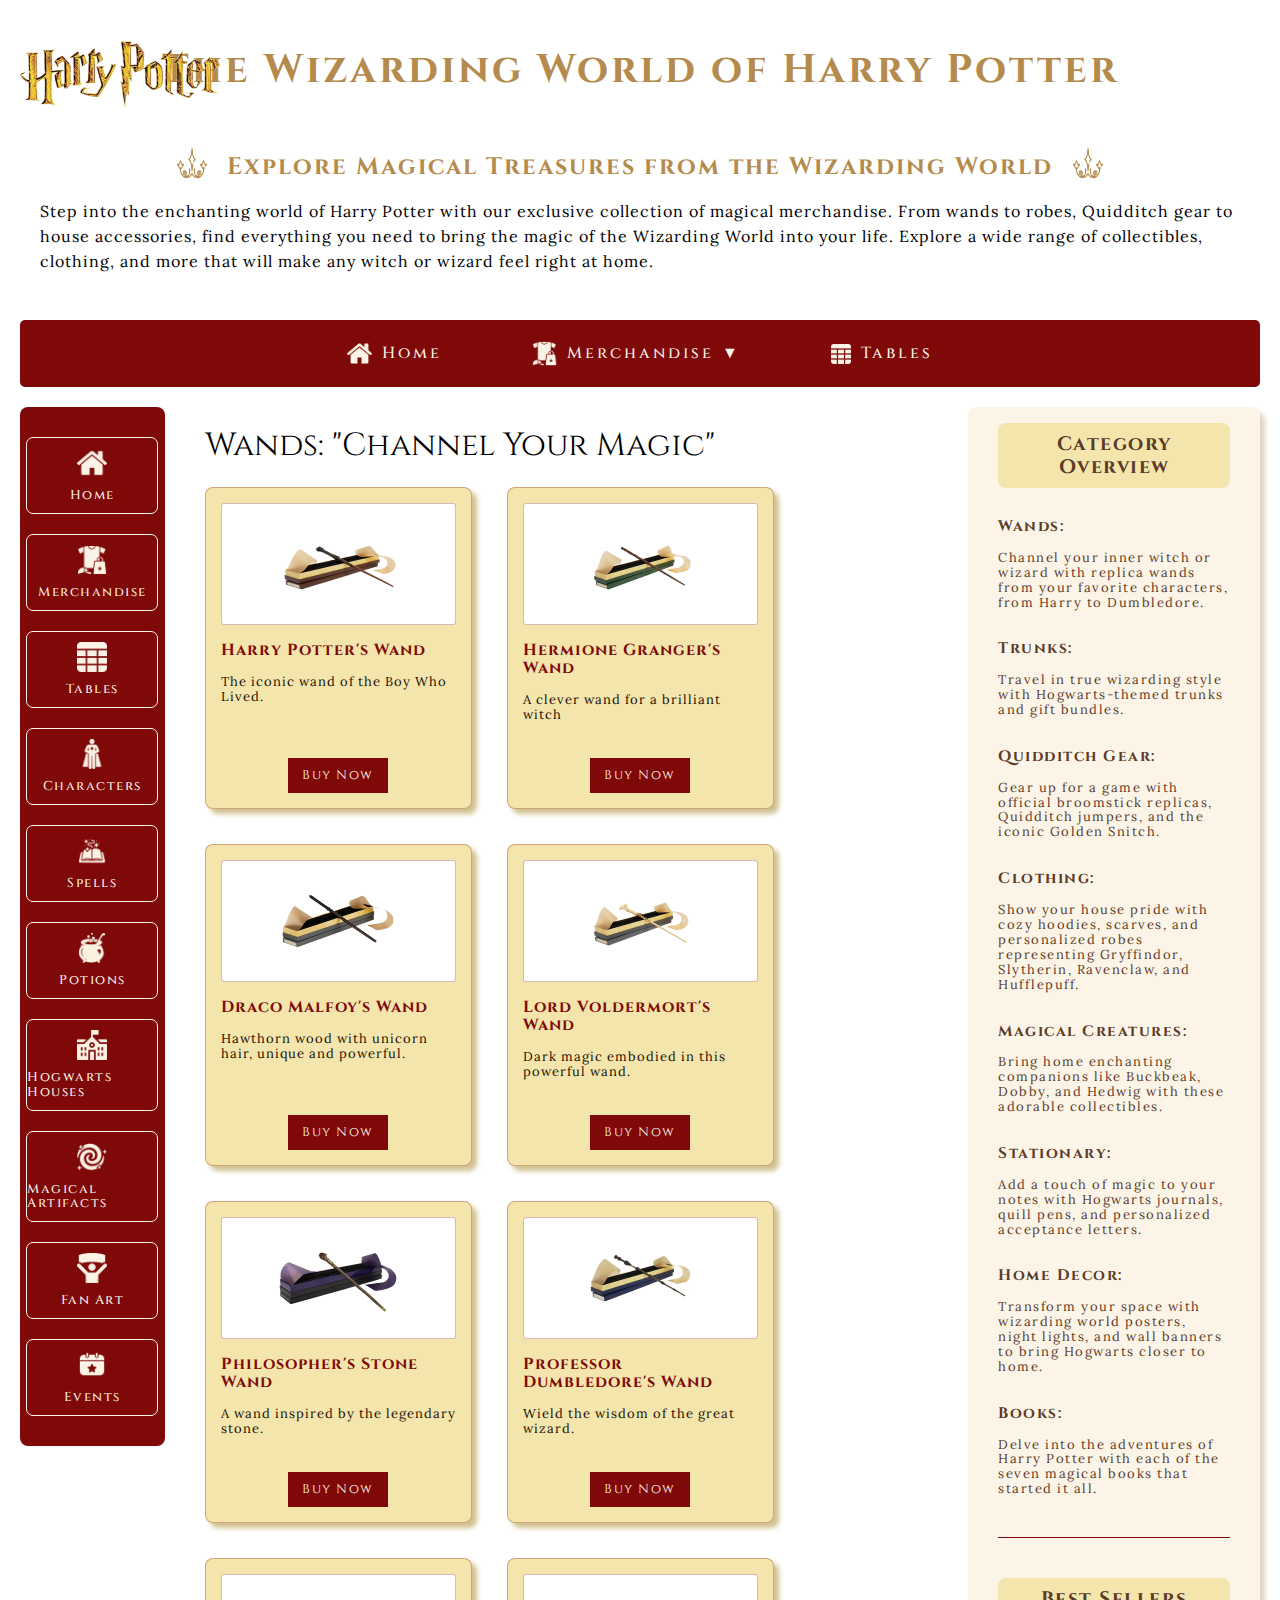
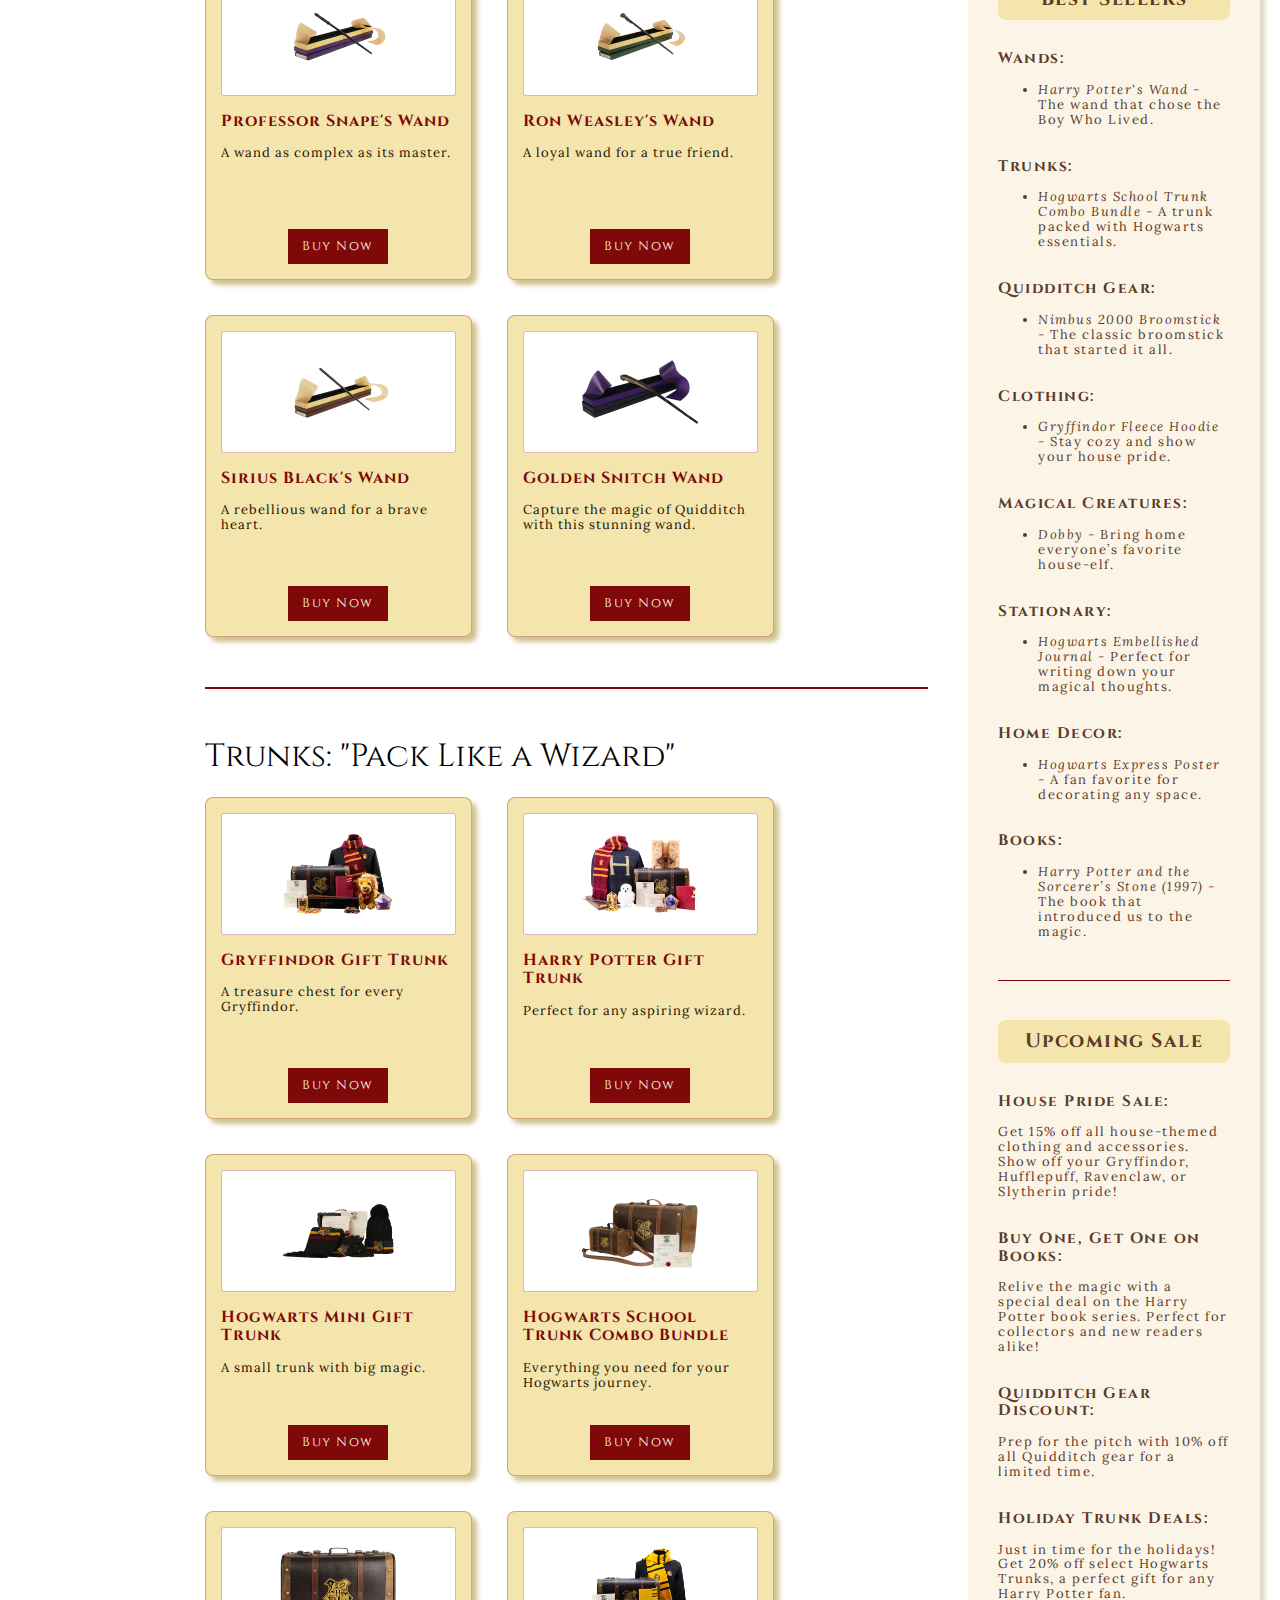
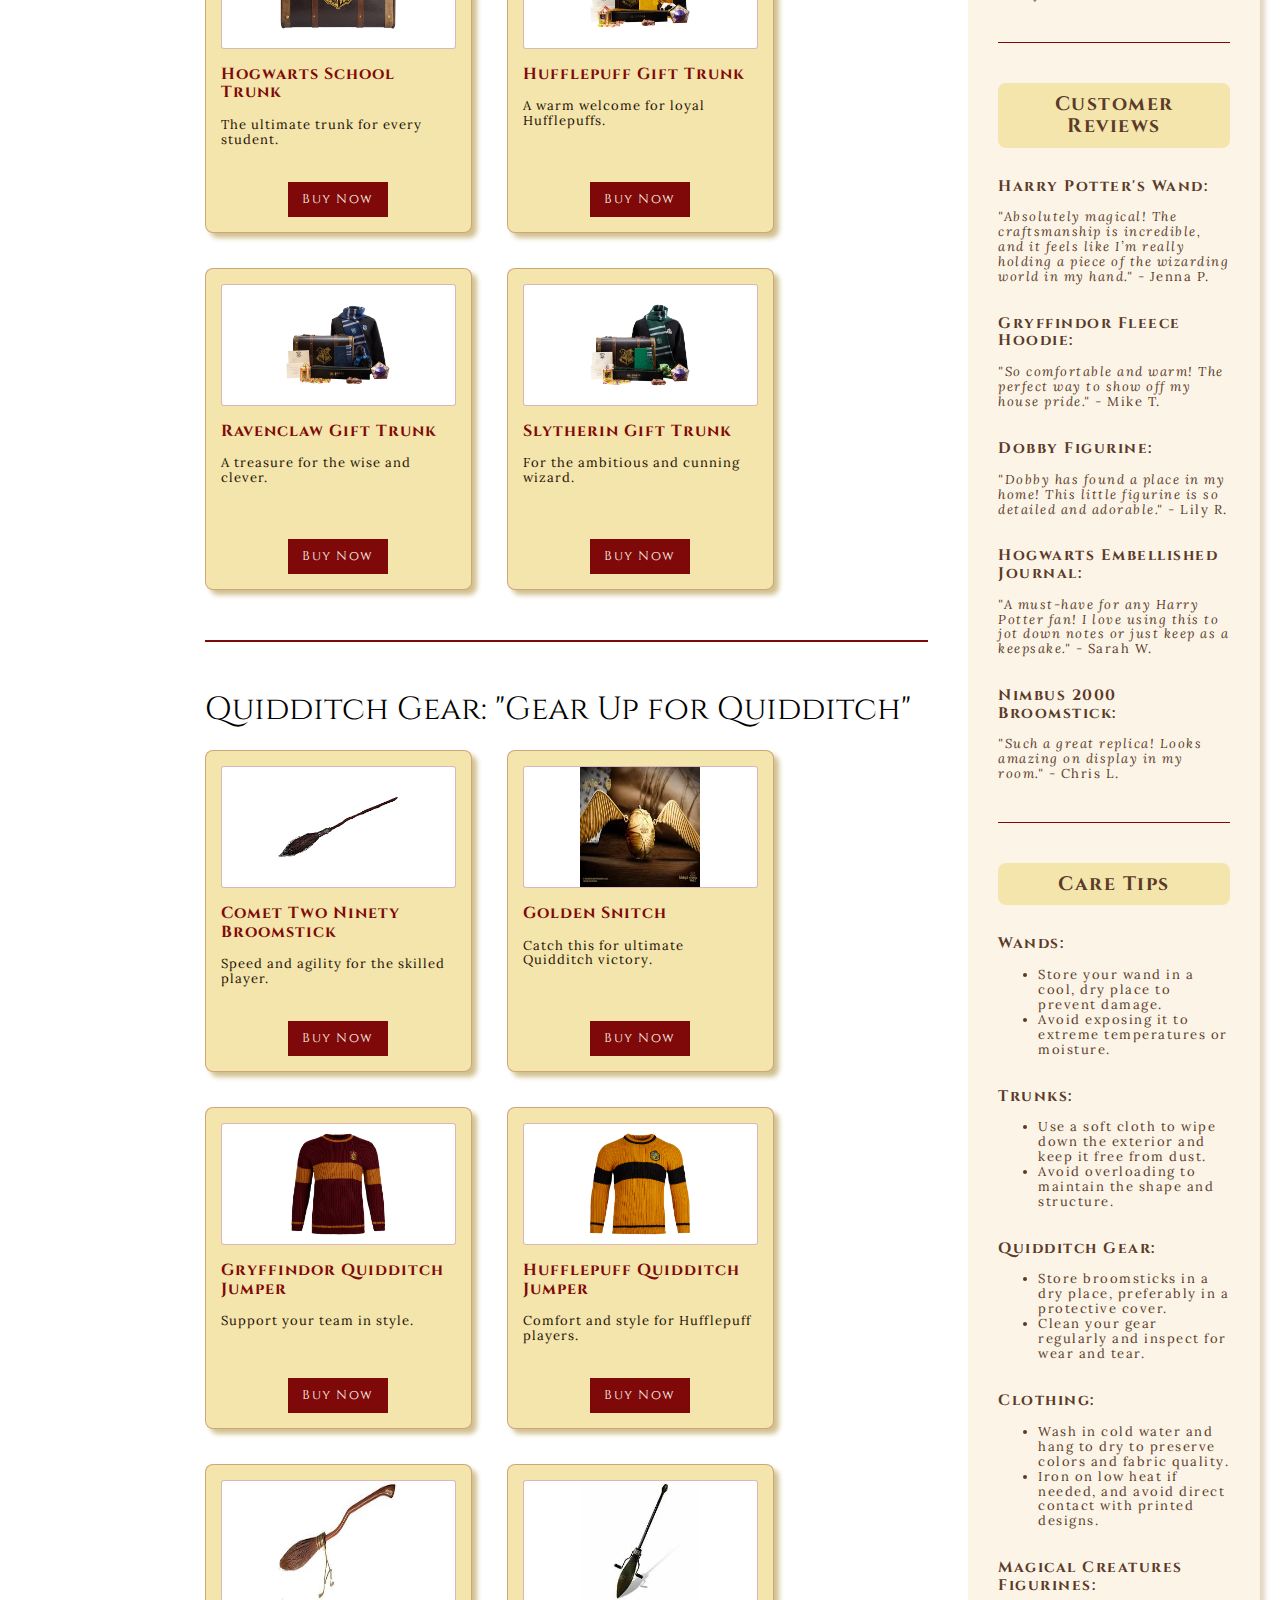
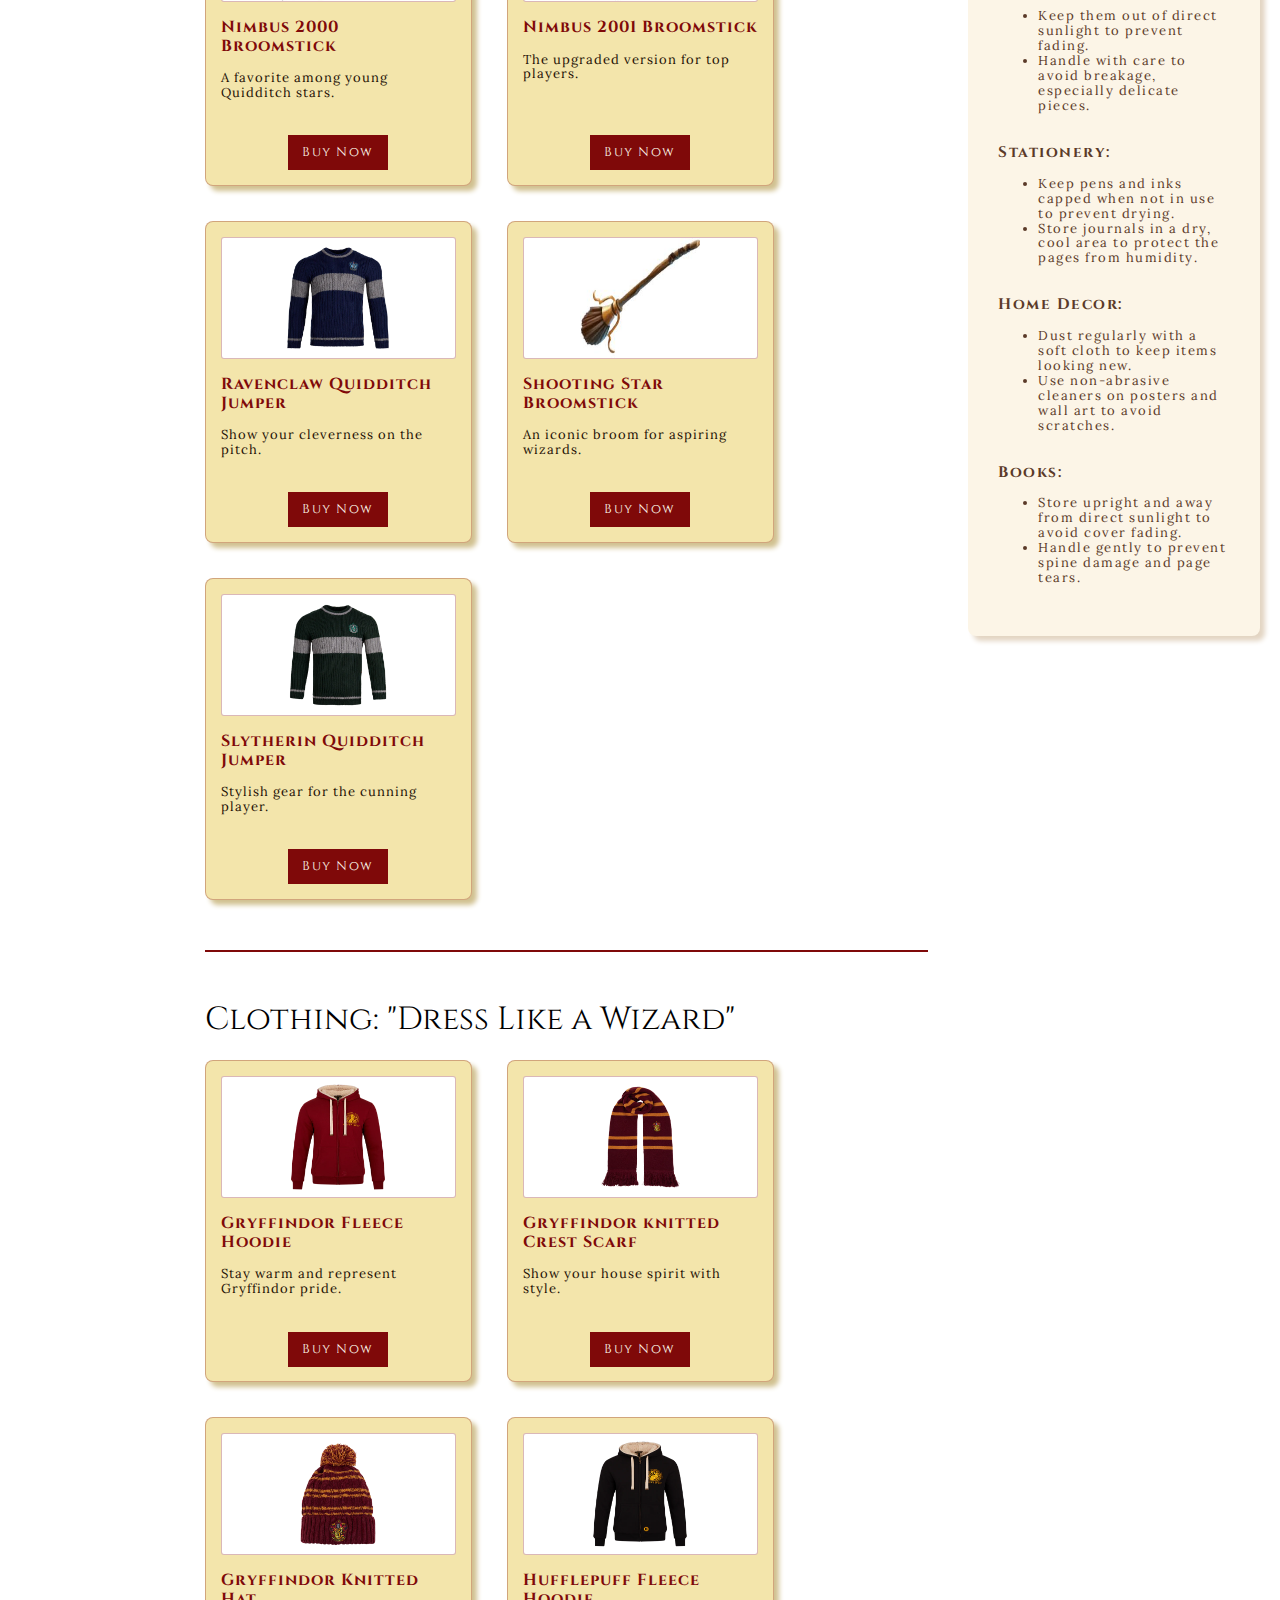
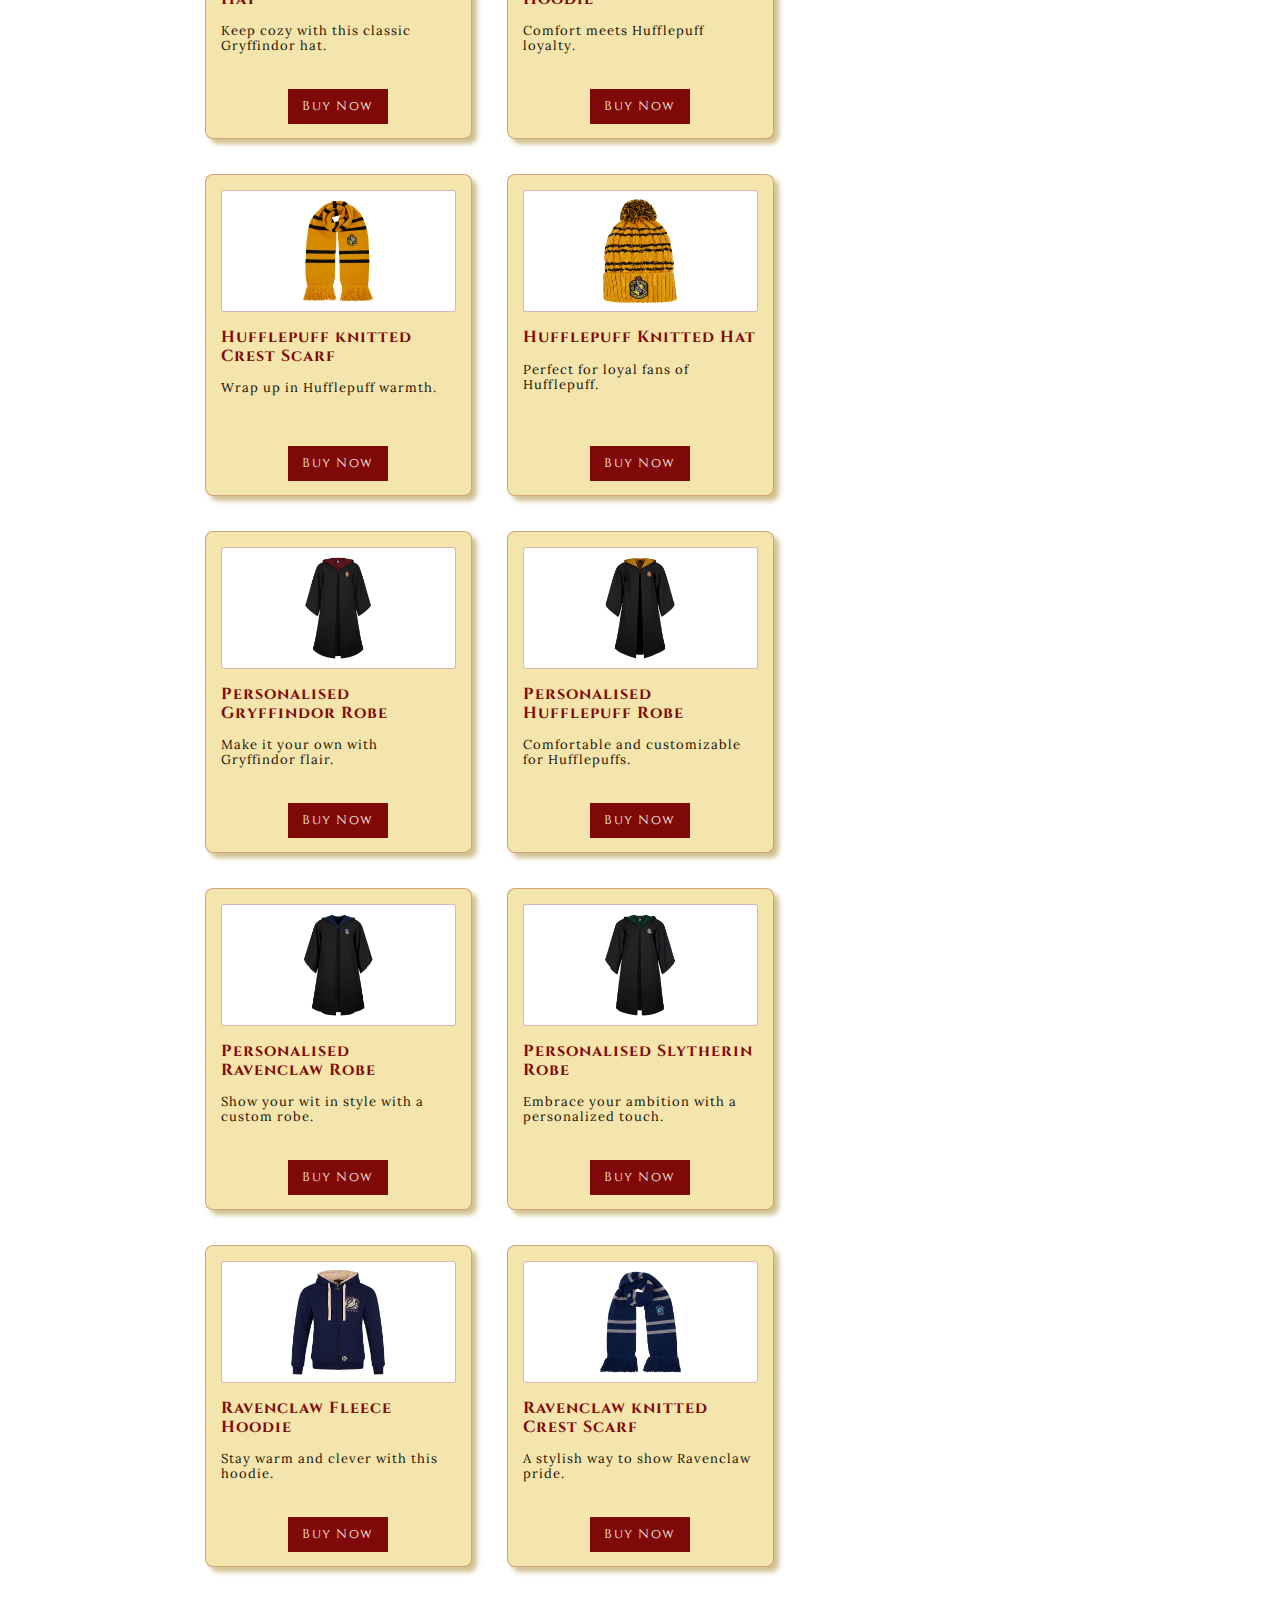
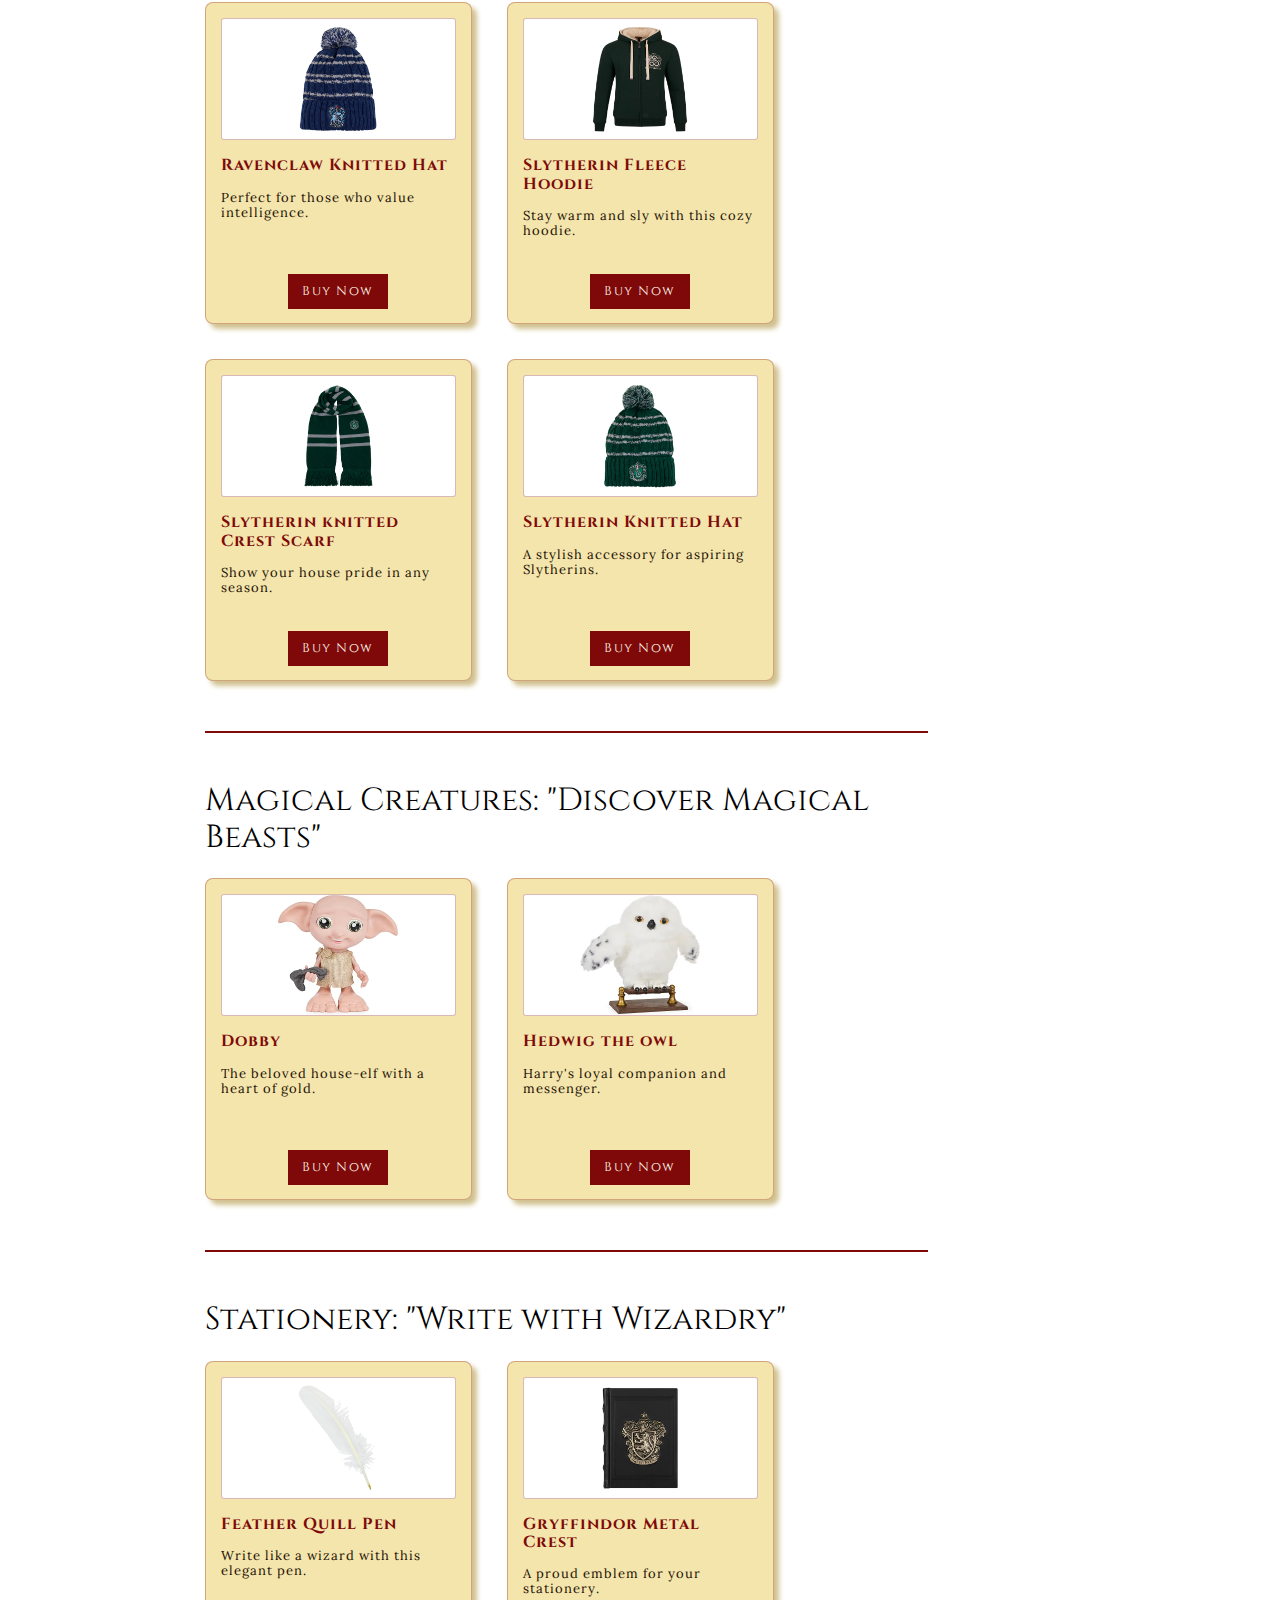
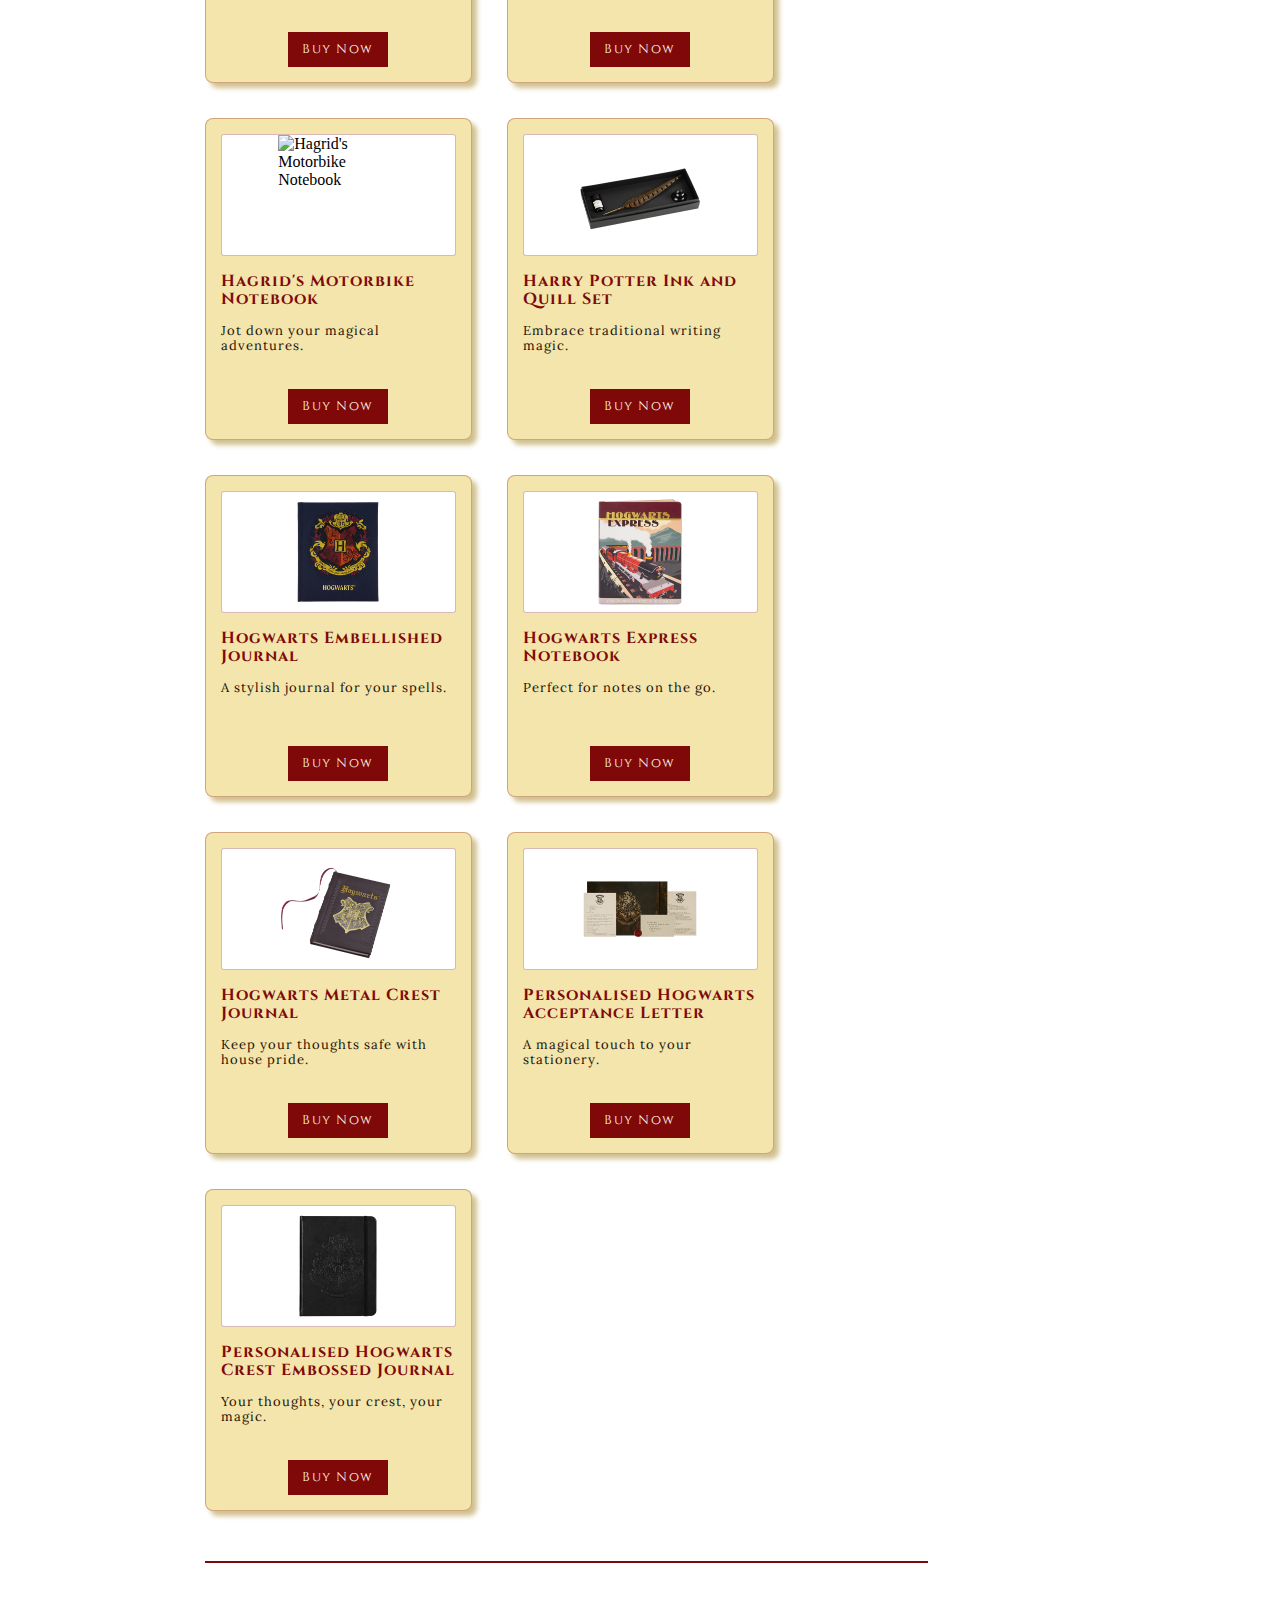
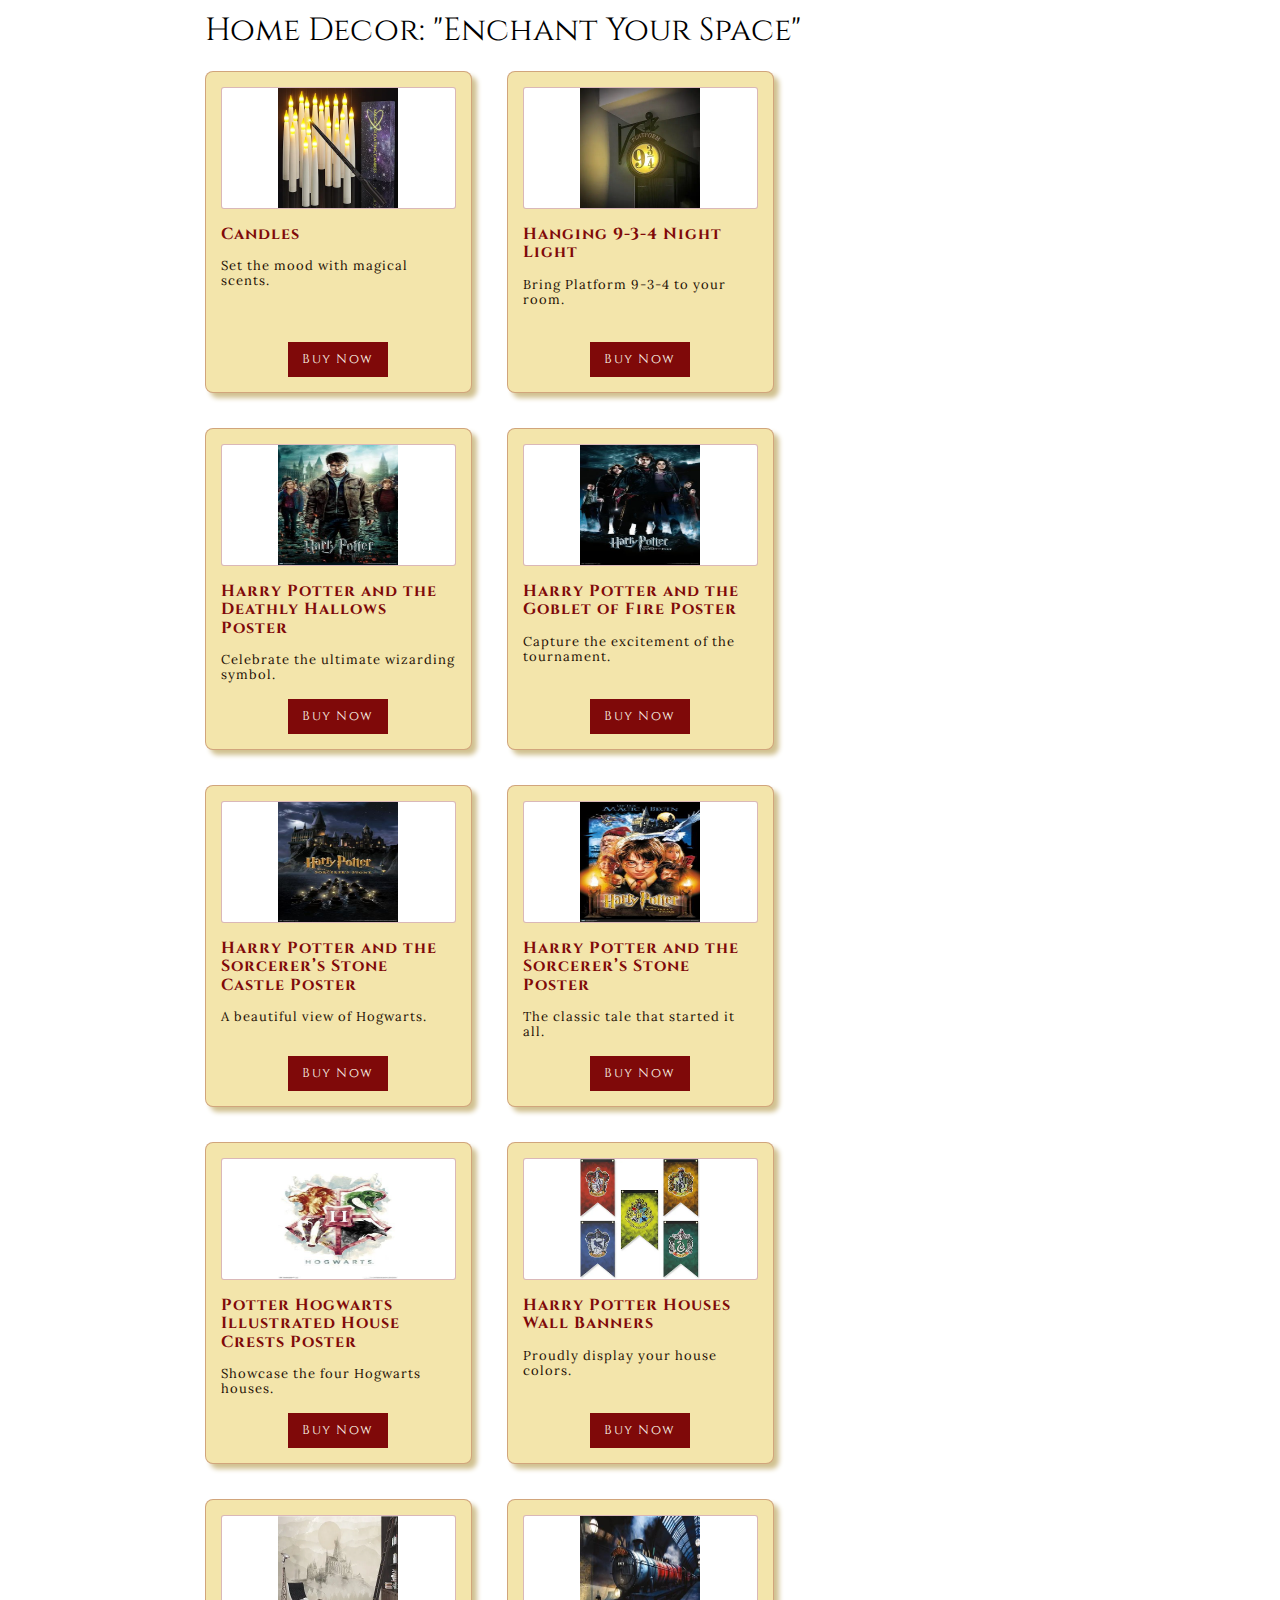
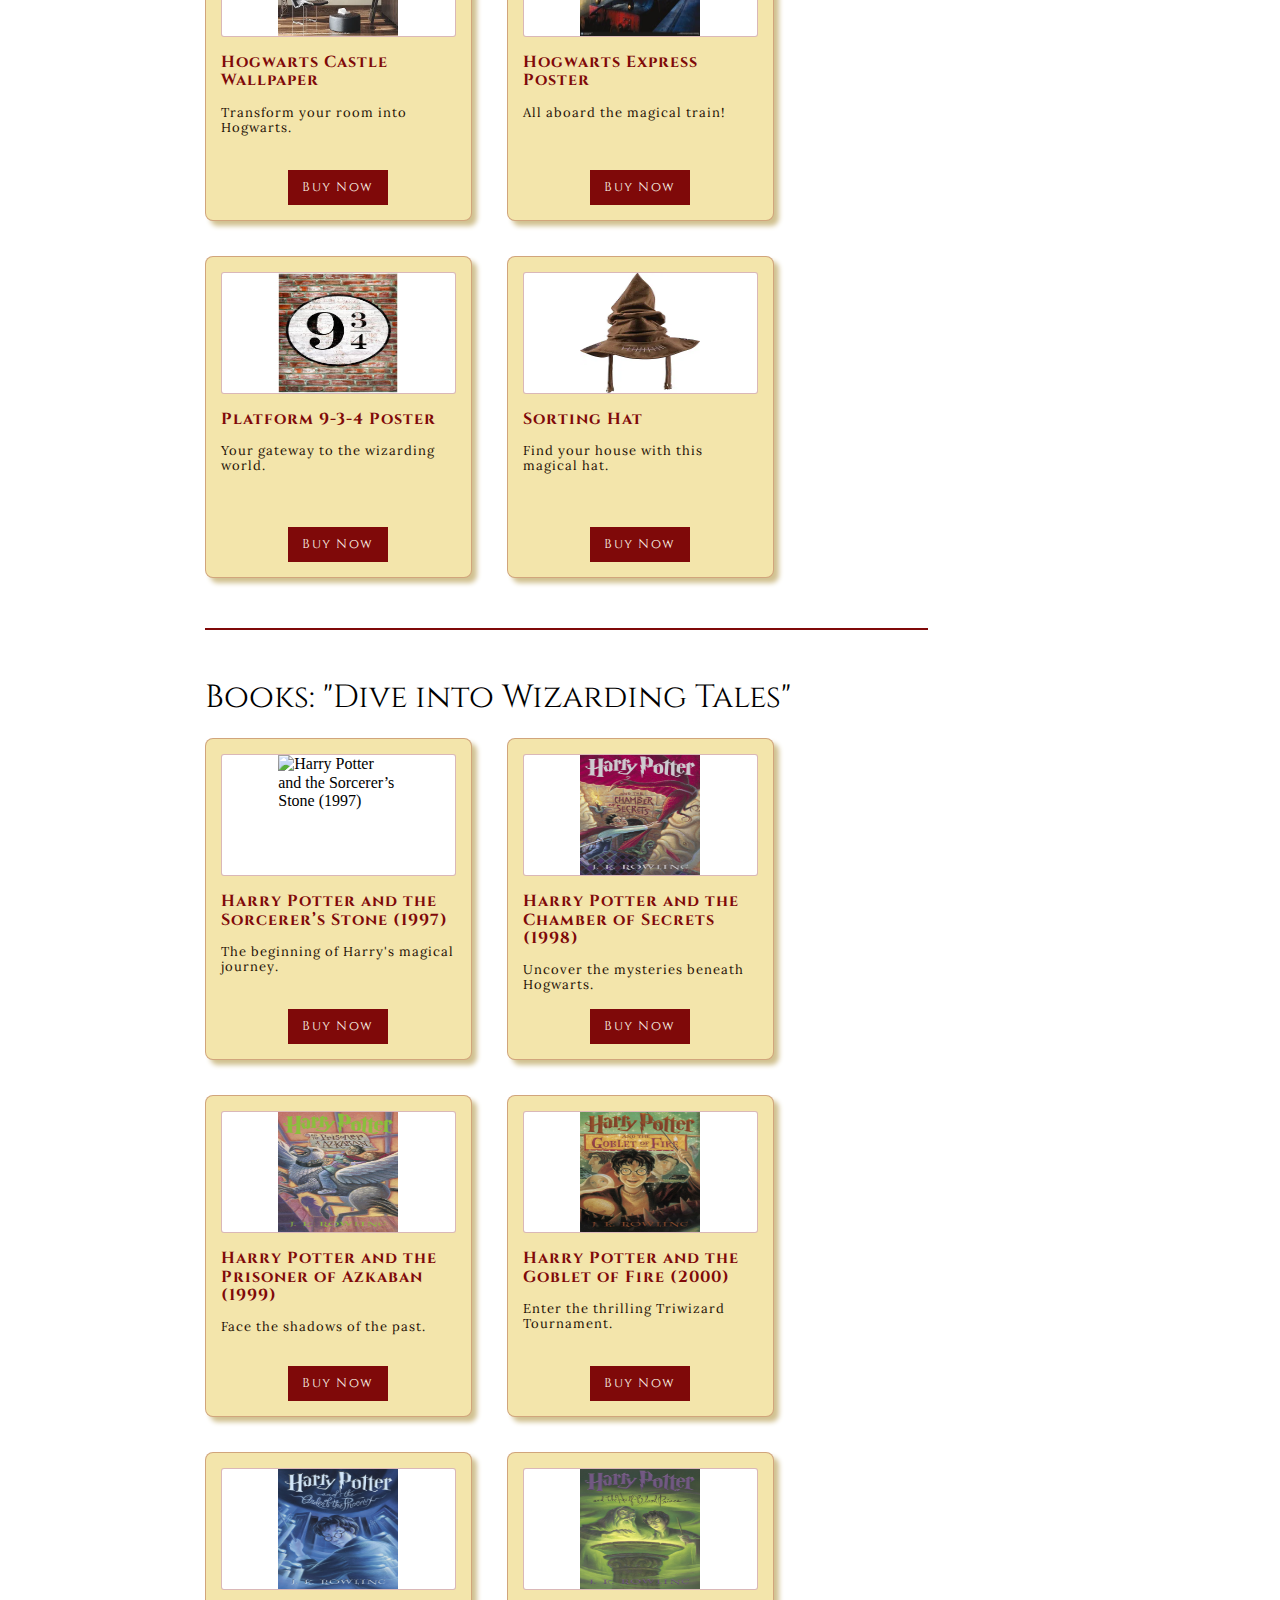
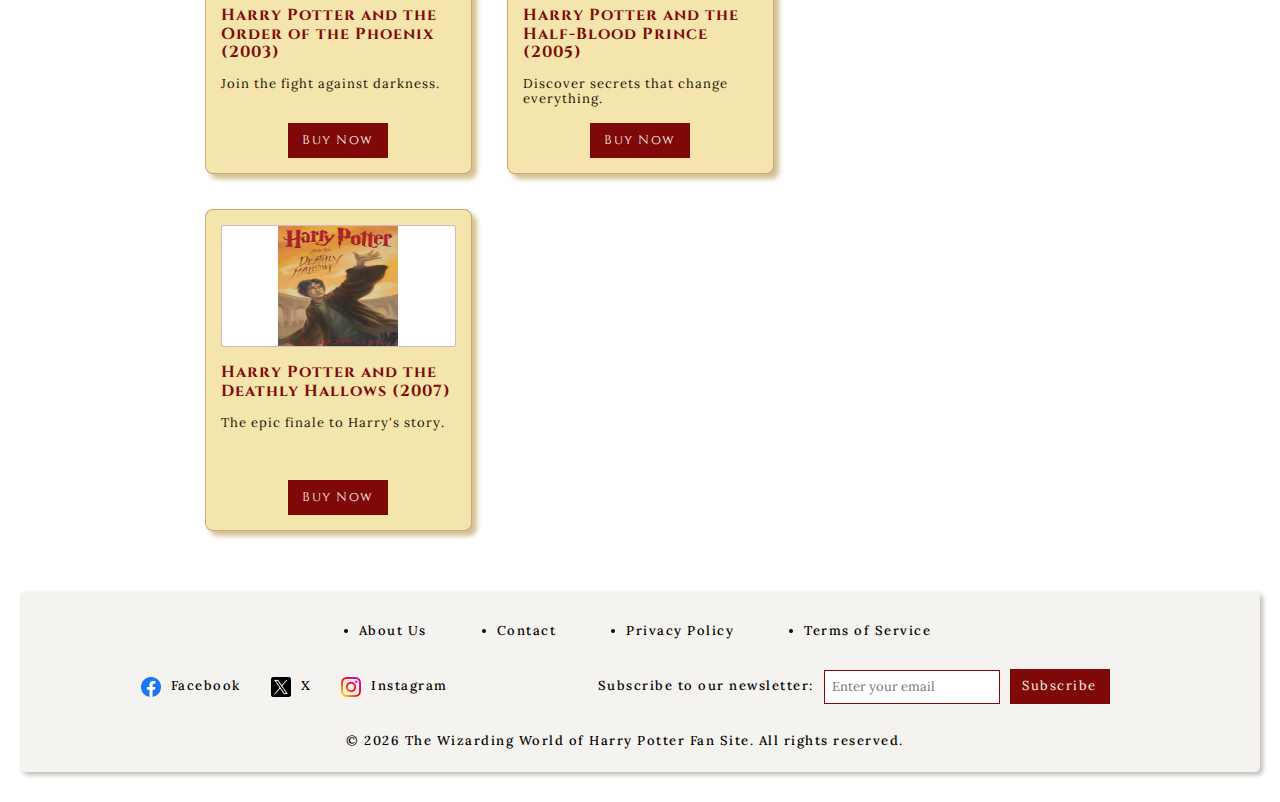
==== commit 88cb6a50: "Added a function in footer to get the current year." ====
--- a/pages/merch.html
+++ b/pages/merch.html
@@ -1506,11 +1506,16 @@
             </div>
         </section>
 
-        <p>&copy; 2024 The Wizarding World of Harry Potter Fan Site. All rights reserved.</p>
+        <p>&copy; <span id="currentYearMerch"></span> The Wizarding World of Harry Potter Fan Site. All rights reserved.</p>
 
     </footer>
     <!-- Website footer ends here -->
 
+    <script>
+        // Get the current year using JavaScript and set it in the element with ID 'currentYear'
+        document.getElementById('currentYearMerch').textContent = new Date().getFullYear();
+    </script>    
+
 </body>
 <!-- Website body ends here -->
 
